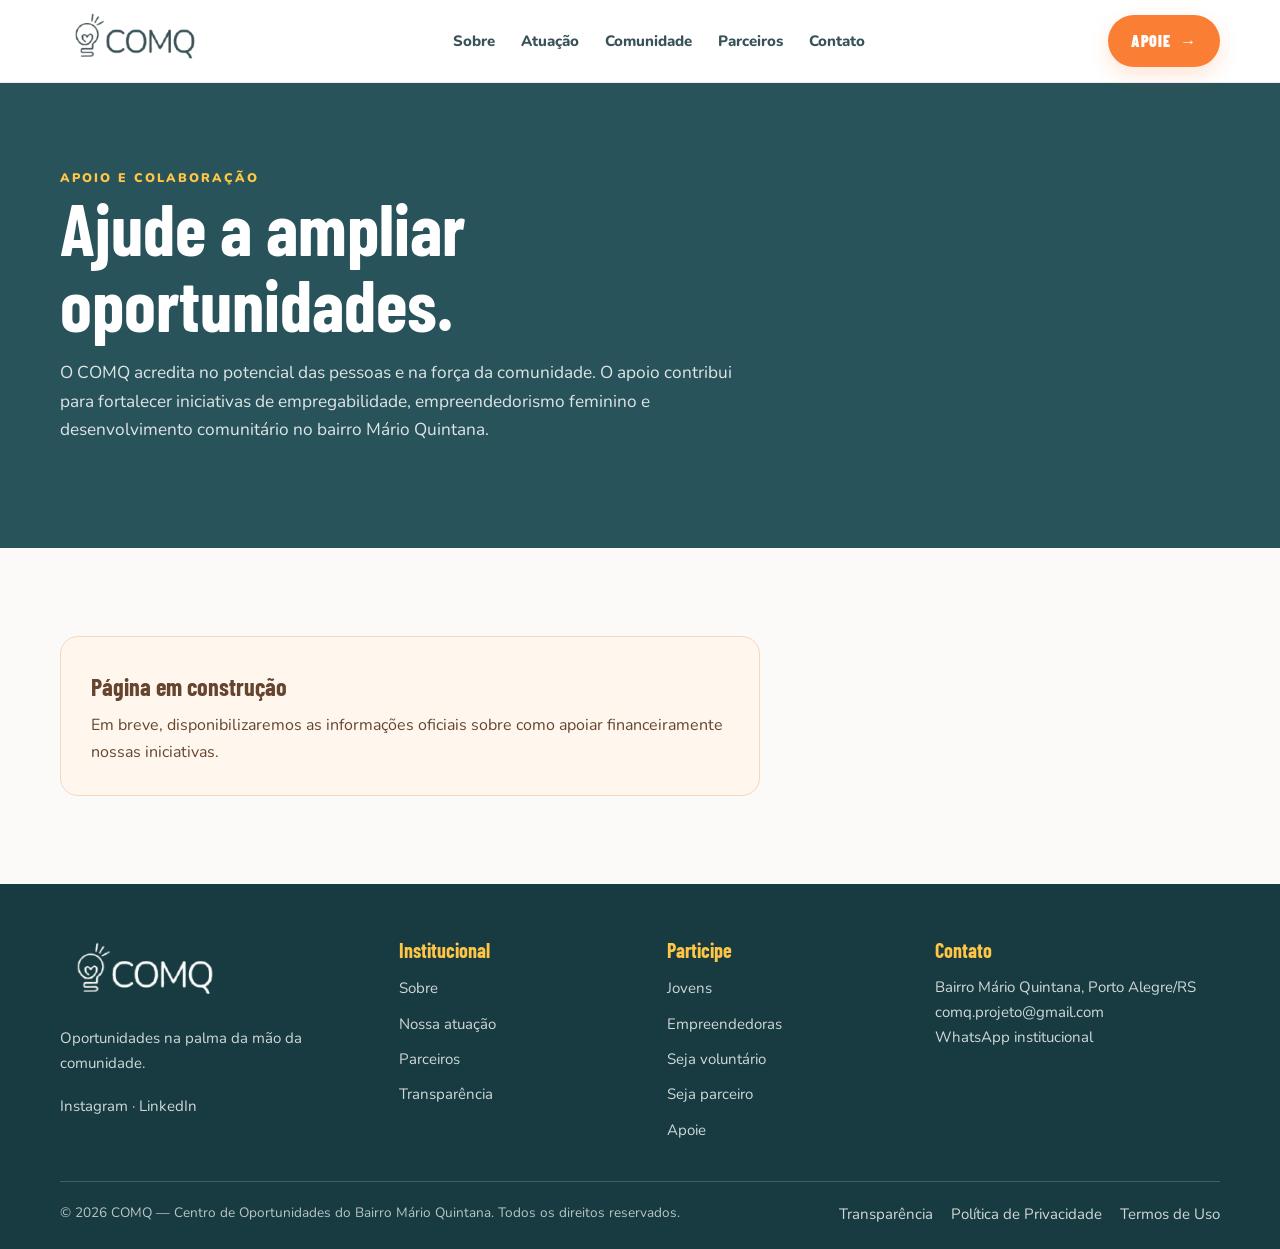
==== apoie.html @ f19168f9 "Create apoie.html" ====
<!doctype html>
<html lang="pt-BR">
<head>
<meta charset="utf-8">
<meta name="viewport" content="width=device-width, initial-scale=1">
<title>Apoie | COMQ — Centro de Oportunidades do Bairro Mário Quintana</title>
<meta name="description" content="Conheça a iniciativa do COMQ e saiba como apoiar suas ações.">
<meta name="theme-color" content="#28535A">
<link rel="preconnect" href="https://fonts.googleapis.com">
<link rel="preconnect" href="https://fonts.gstatic.com" crossorigin>
<link href="https://fonts.googleapis.com/css2?family=Barlow+Condensed:wght@500;600;700&family=Nunito:wght@400;600;700;800;900&display=swap" rel="stylesheet">
<style>
:root{--petrol:#28535A;--pink:#C00D7B;--orange:#FA7E34;--yellow:#FFC645;--ink:#203238;--muted:#607176;--paper:#fbfaf8;--white:#fff;--line:#e8eceb;--shadow:0 18px 50px rgba(24,54,59,.10)}
*{box-sizing:border-box}html{scroll-behavior:smooth;scroll-padding-top:90px}body{margin:0;font-family:'Nunito',sans-serif;color:var(--ink);background:var(--paper);line-height:1.65}img{max-width:100%;display:block}a{color:inherit}button,a{ -webkit-tap-highlight-color:transparent}a:focus-visible,button:focus-visible,input:focus-visible{outline:3px solid var(--orange);outline-offset:3px}.skip-link{position:absolute;left:-9999px;top:8px;background:#fff;padding:12px;z-index:999}.skip-link:focus{left:8px}.container{width:min(1160px,calc(100% - 40px));margin:auto}.header{position:sticky;top:0;z-index:100;background:rgba(255,255,255,.96);backdrop-filter:blur(12px);border-bottom:1px solid rgba(40,83,90,.10)}.header-inner{height:82px;display:flex;align-items:center;justify-content:space-between;gap:24px}.logo{width:150px;height:auto;max-height:62px;object-fit:contain}.nav{display:flex;align-items:center;gap:26px}.nav a{text-decoration:none;font-size:.94rem;font-weight:800;color:#385258}.nav a:hover{color:var(--orange)}.btn{display:inline-flex;align-items:center;justify-content:center;gap:10px;padding:13px 23px;border-radius:999px;text-decoration:none;font-weight:900;font-family:'Barlow Condensed',sans-serif;letter-spacing:.04em;text-transform:uppercase;transition:.2s;border:0;cursor:pointer}.btn:hover{transform:translateY(-2px)}.btn-primary{background:var(--orange);color:#fff;box-shadow:0 8px 20px rgba(250,126,52,.20)}.btn-light{background:#fff;color:var(--petrol)}.btn-yellow{background:var(--yellow);color:var(--ink)}.menu-toggle{display:none;background:none;border:0;color:var(--petrol);font-size:1.7rem}.hero{min-height:590px;display:flex;align-items:center;position:relative;isolation:isolate;color:#fff;background:var(--petrol);overflow:hidden}.hero:before{content:"";position:absolute;inset:0;background:linear-gradient(90deg,rgba(20,49,53,.90),rgba(20,49,53,.58) 58%,rgba(20,49,53,.25));z-index:-1}.hero-bg{position:absolute;inset:0;width:100%;height:100%;object-fit:cover;z-index:-2}.hero-content{max-width:720px;padding:90px 0}.eyebrow{font-size:.78rem;text-transform:uppercase;letter-spacing:.16em;font-weight:900;color:var(--yellow)}h1,h2,h3,.display{font-family:'Barlow Condensed',sans-serif;line-height:1.06;margin:0 0 18px}h1{font-size:clamp(3rem,7vw,5.5rem);max-width:750px}h1 span,.accent{color:var(--yellow)}h2{font-size:clamp(2.2rem,4vw,3.2rem);color:var(--petrol)}h3{font-size:1.55rem;color:var(--petrol)}p{margin:0 0 18px}.hero p{font-size:1.12rem;max-width:650px;color:rgba(255,255,255,.92)}.actions{display:flex;gap:12px;flex-wrap:wrap;margin-top:28px}.section{padding:88px 0}.section-intro{max-width:720px;margin-bottom:38px}.section-intro p{color:var(--muted);font-size:1.05rem}.kicker{color:var(--orange);font-size:.78rem;font-weight:900;text-transform:uppercase;letter-spacing:.14em;margin-bottom:12px}.grid-3{display:grid;grid-template-columns:repeat(3,1fr);gap:20px}.card{background:#fff;border:1px solid var(--line);border-radius:20px;padding:28px;box-shadow:var(--shadow)}.card p{color:var(--muted);margin-bottom:0}.card-number{font-family:'Barlow Condensed',sans-serif;color:var(--orange);font-size:2.4rem;font-weight:700}.about-grid{display:grid;grid-template-columns:1.05fr .95fr;gap:50px;align-items:center}.about-copy{font-size:1.1rem;color:var(--muted)}.pillars{display:grid;gap:14px}.pillar{padding:20px 22px;background:#fff;border-left:4px solid var(--orange);border-radius:0 14px 14px 0;box-shadow:var(--shadow)}.pillar h3{margin-bottom:6px}.pillar p{margin:0;color:var(--muted)}.dark-section{background:var(--petrol);color:#fff}.dark-section h2,.dark-section h3{color:#fff}.dark-section .section-intro p{color:rgba(255,255,255,.78)}.accel{display:grid;grid-template-columns:.85fr 1.15fr;gap:36px;align-items:center}.accel-mark{border:1px solid rgba(255,255,255,.24);border-radius:24px;padding:36px;text-align:center;background:rgba(255,255,255,.06)}.accel-mark strong{display:block;font-family:'Barlow Condensed',sans-serif;font-size:clamp(2.4rem,5vw,4rem);line-height:1;color:var(--yellow)}.accel-mark span{display:block;margin-top:12px;font-size:.9rem;color:rgba(255,255,255,.8)}.accel-copy p{color:rgba(255,255,255,.86)}.text-link{color:var(--yellow);font-weight:900;text-underline-offset:4px}.logos{display:grid;grid-template-columns:repeat(3,1fr);gap:22px;align-items:center}.logo-tile{height:130px;display:flex;align-items:center;justify-content:center;padding:20px;background:#fff;border:1px solid var(--line);border-radius:16px}.logo-tile img{max-height:82px;max-width:100%;object-fit:contain;filter:grayscale(1);transition:filter .2s}.logo-tile:hover img,.logo-tile:focus-within img{filter:none}.split{display:grid;grid-template-columns:1fr 1fr;min-height:390px}.split-panel{padding:70px max(40px,calc((100vw - 1160px)/2));background:#fff}.split-panel.dark{background:var(--petrol);color:#fff;padding-left:50px;padding-right:max(40px,calc((100vw - 1160px)/2))}.split-panel.dark h2{color:#fff}.split-panel.dark p{color:rgba(255,255,255,.82)}.benefits{padding:0;list-style:none;display:grid;gap:13px;margin:24px 0}.benefits li:before{content:"•";color:var(--orange);font-size:1.4rem;font-weight:900;margin-right:10px}.volunteer-band{background:#f5eee8}.volunteer-inner{display:flex;align-items:center;justify-content:space-between;gap:32px}.volunteer-inner>div{max-width:680px}.community-grid{display:grid;grid-template-columns:1fr 1fr;gap:22px}.community-card{padding:34px;border-radius:22px;background:#fff;border:1px solid var(--line);box-shadow:var(--shadow)}.community-card:nth-child(2){border-top:5px solid var(--pink)}.community-card:nth-child(1){border-top:5px solid var(--yellow)}.community-card p{color:var(--muted)}.newsletter{background:#f1f4f2}.newsletter-inner{display:flex;justify-content:space-between;align-items:center;gap:30px}.newsletter-inner>div{max-width:620px}.newsletter-note{font-size:.9rem;color:var(--muted)}.footer{background:#173b40;color:#fff;padding:56px 0 22px}.footer-grid{display:grid;grid-template-columns:1.3fr 1fr 1fr 1.2fr;gap:30px}.footer-logo{width:170px;max-height:75px;object-fit:contain;object-position:left;margin-bottom:18px;filter:brightness(0) invert(1)}.footer h3{font-size:1.25rem;color:var(--yellow);margin-bottom:14px}.footer p,.footer a,.footer address{color:rgba(255,255,255,.8);font-style:normal;font-size:.94rem}.footer ul{list-style:none;padding:0;margin:0;display:grid;gap:9px}.footer a{text-decoration:none}.footer a:hover{text-decoration:underline;color:#fff}.footer-bottom{display:flex;justify-content:space-between;gap:20px;border-top:1px solid rgba(255,255,255,.18);margin-top:38px;padding-top:20px;font-size:.85rem;color:rgba(255,255,255,.7)}.footer-bottom-links{display:flex;gap:18px;flex-wrap:wrap}.page-hero{background:var(--petrol);color:#fff;padding:85px 0}.page-hero h1{font-size:clamp(2.8rem,6vw,4.5rem)}.page-hero p{max-width:700px;color:rgba(255,255,255,.85);font-size:1.08rem}.document-list{display:grid;gap:16px;max-width:850px}.document-item{display:flex;align-items:center;justify-content:space-between;gap:20px;padding:24px;background:#fff;border:1px solid var(--line);border-radius:16px}.document-item h3{font-size:1.35rem;margin:0}.status{white-space:nowrap;background:#fff4dc;color:#765400;padding:6px 12px;border-radius:999px;font-size:.75rem;font-weight:900;text-transform:uppercase;letter-spacing:.06em}.construction{padding:30px;background:#fff7ed;border:1px solid #f6d6bd;border-radius:18px;max-width:700px;color:#65452f}.construction strong{display:block;font-family:'Barlow Condensed',sans-serif;font-size:1.5rem;margin-bottom:6px}.mobile-menu{display:none}
@media(max-width:900px){.nav{gap:14px}.nav a{font-size:.86rem}.footer-grid{grid-template-columns:1fr 1fr}.about-grid,.accel{grid-template-columns:1fr}.split-panel,.split-panel.dark{padding:55px 30px}}
@media(max-width:680px){.container{width:min(100% - 32px,1160px)}.header-inner{height:72px}.logo{width:125px}.menu-toggle{display:block}.nav{display:none;position:absolute;top:72px;left:0;right:0;background:#fff;padding:18px 24px 24px;box-shadow:var(--shadow);flex-direction:column;align-items:stretch}.nav.open{display:flex}.nav a{padding:8px 0;font-size:1rem}.header .btn{padding:10px 14px;font-size:.85rem}.hero{min-height:590px}.hero-content{padding:75px 0}.section{padding:65px 0}.grid-3,.community-grid,.logos{grid-template-columns:1fr}.split{grid-template-columns:1fr}.split-panel,.split-panel.dark{padding:48px 24px}.volunteer-inner,.newsletter-inner{align-items:flex-start;flex-direction:column}.footer-grid{grid-template-columns:1fr}.footer-bottom{flex-direction:column}.document-item{align-items:flex-start;flex-direction:column}.actions .btn{width:100%}}
@media(prefers-reduced-motion:reduce){html{scroll-behavior:auto}*,*:before,*:after{transition:none!important;animation:none!important}}
</style>
</head>
<body><a class="skip-link" href="#conteudo">Pular para o conteúdo</a>
<header class="header"><div class="container header-inner">
<a href="index.html" aria-label="Página inicial do COMQ"><img class="logo" src="./images/logo-comq.png" alt="COMQ — Centro de Oportunidades do Bairro Mário Quintana"></a>
<button class="menu-toggle" aria-label="Abrir menu" aria-expanded="false" aria-controls="site-nav">☰</button>
<nav class="nav" id="site-nav" aria-label="Navegação principal">
<a href="index.html#sobre">Sobre</a><a href="index.html#atuacao">Atuação</a><a href="index.html#comunidade">Comunidade</a><a href="index.html#parceiros">Parceiros</a><a href="index.html#contato">Contato</a>
</nav><a class="btn btn-primary" href="apoie.html">Apoie <span aria-hidden="true">→</span></a>
</div></header><main id="conteudo"><section class="page-hero"><div class="container"><div class="eyebrow">Apoio e colaboração</div><h1>Ajude a ampliar oportunidades.</h1><p>O COMQ acredita no potencial das pessoas e na força da comunidade. O apoio contribui para fortalecer iniciativas de empregabilidade, empreendedorismo feminino e desenvolvimento comunitário no bairro Mário Quintana.</p></div></section><section class="section"><div class="container"><div class="construction"><strong>Página em construção</strong>Em breve, disponibilizaremos as informações oficiais sobre como apoiar financeiramente nossas iniciativas.</div></div></section></main><footer class="footer" id="contato"><div class="container">
<div class="footer-grid">
<div><img class="footer-logo" src="./images/logo-comq.png" alt="COMQ — Centro de Oportunidades do Bairro Mário Quintana"><p>Oportunidades na palma da mão da comunidade.</p><p><a href="https://www.instagram.com/comq.projeto/" target="_blank" rel="noopener">Instagram</a> · <a href="https://www.linkedin.com/company/comq-projeto/" target="_blank" rel="noopener">LinkedIn</a></p></div>
<div><h3>Institucional</h3><ul><li><a href="index.html#sobre">Sobre</a></li><li><a href="index.html#atuacao">Nossa atuação</a></li><li><a href="index.html#parceiros">Parceiros</a></li><li><a href="transparencia.html">Transparência</a></li></ul></div>
<div><h3>Participe</h3><ul><li><a href="https://forms.gle/3yYAbhbSC7A5Jrt87" target="_blank" rel="noopener">Jovens</a></li><li><a href="https://forms.gle/QFTQjJxdGRAjZw1p8" target="_blank" rel="noopener">Empreendedoras</a></li><li><a href="index.html#voluntario">Seja voluntário</a></li><li><a href="index.html#parceria">Seja parceiro</a></li><li><a href="apoie.html">Apoie</a></li></ul></div>
<div><h3>Contato</h3><address>Bairro Mário Quintana, Porto Alegre/RS<br><a href="mailto:comq.projeto@gmail.com">comq.projeto@gmail.com</a><br><a href="https://wa.me/5551984386201" target="_blank" rel="noopener">WhatsApp institucional</a></address></div>
</div><div class="footer-bottom"><span>© 2026 COMQ — Centro de Oportunidades do Bairro Mário Quintana. Todos os direitos reservados.</span><div class="footer-bottom-links"><a href="transparencia.html">Transparência</a><a href="mailto:comq.projeto@gmail.com?subject=Pol%C3%ADtica%20de%20Privacidade">Política de Privacidade</a><a href="mailto:comq.projeto@gmail.com?subject=Termos%20de%20Uso">Termos de Uso</a></div></div>
</div></footer>
<script>
const menuButton=document.querySelector('.menu-toggle');
const nav=document.querySelector('.nav');
if(menuButton&&nav){menuButton.addEventListener('click',()=>{const open=nav.classList.toggle('open');menuButton.setAttribute('aria-expanded',String(open));menuButton.setAttribute('aria-label',open?'Fechar menu':'Abrir menu');menuButton.textContent=open?'×':'☰';});nav.querySelectorAll('a').forEach(link=>link.addEventListener('click',()=>{nav.classList.remove('open');menuButton.setAttribute('aria-expanded','false');menuButton.setAttribute('aria-label','Abrir menu');menuButton.textContent='☰';}));}
</script></body></html>
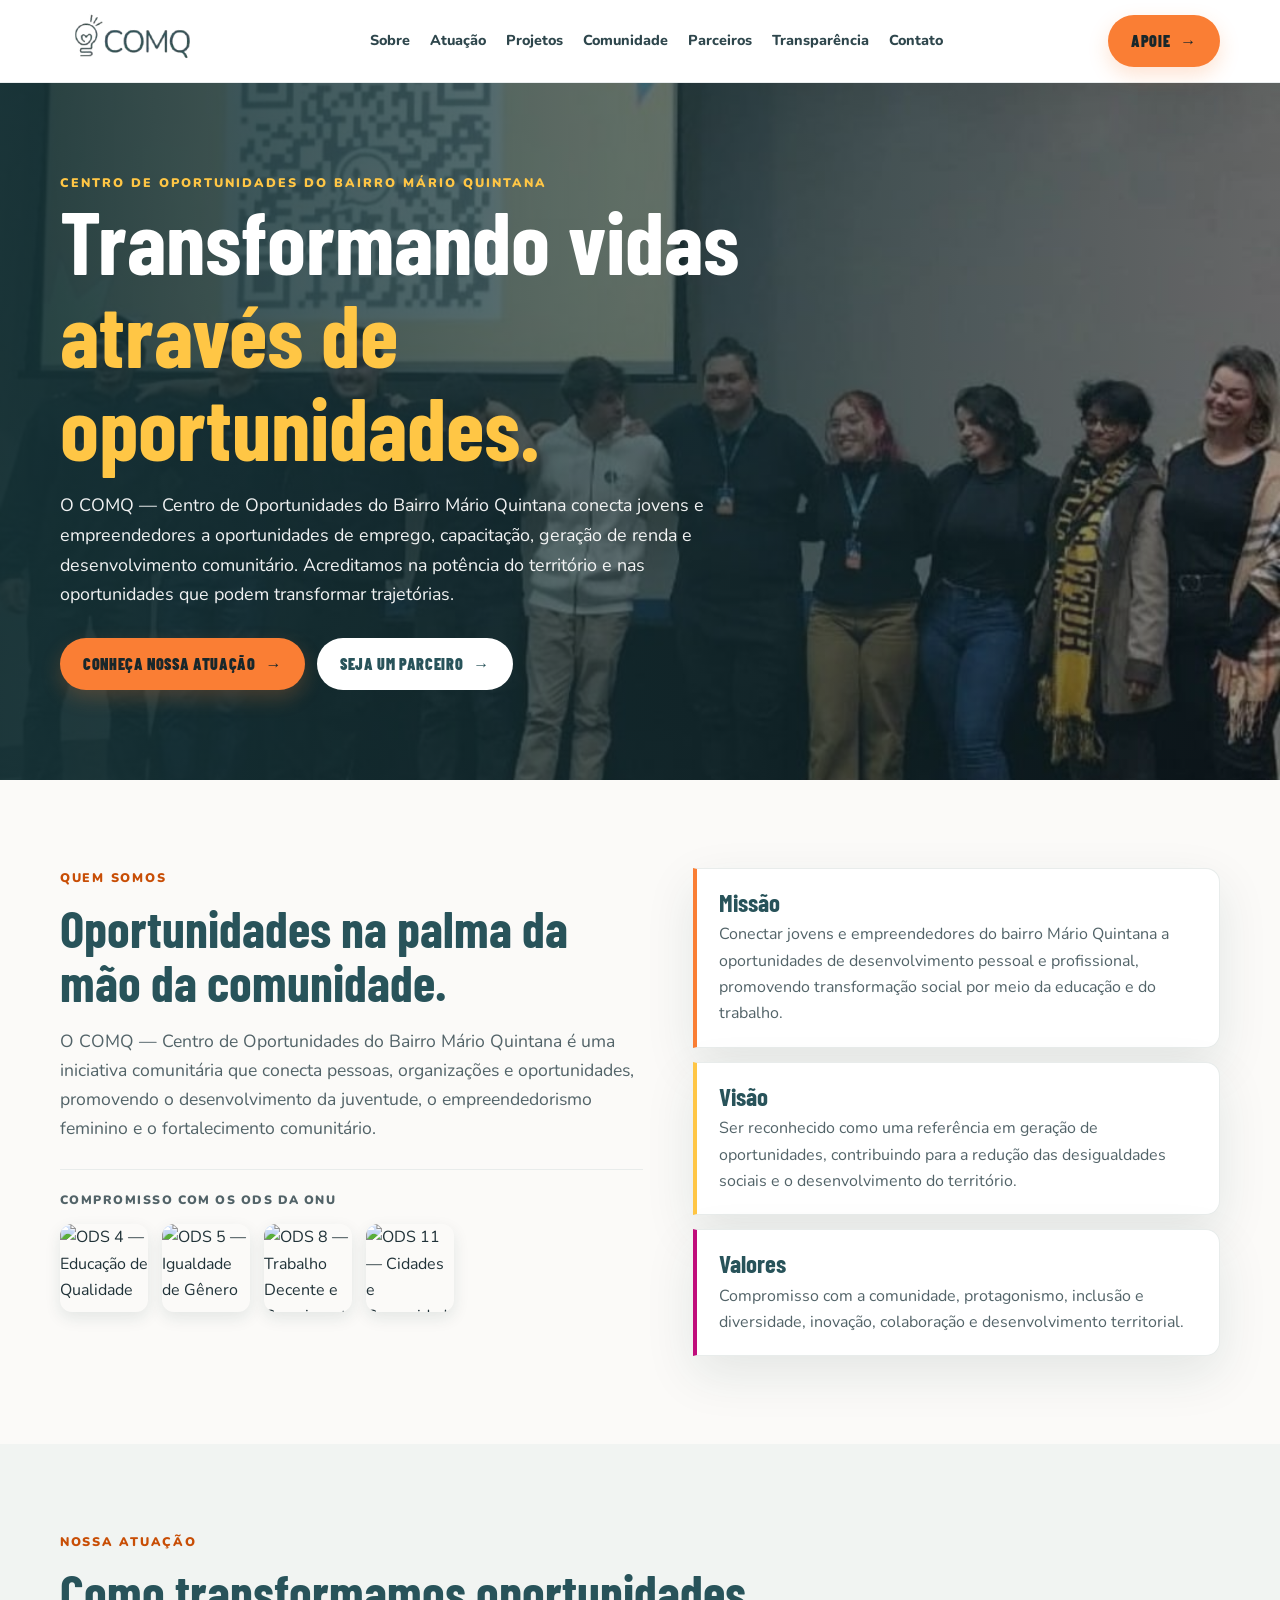
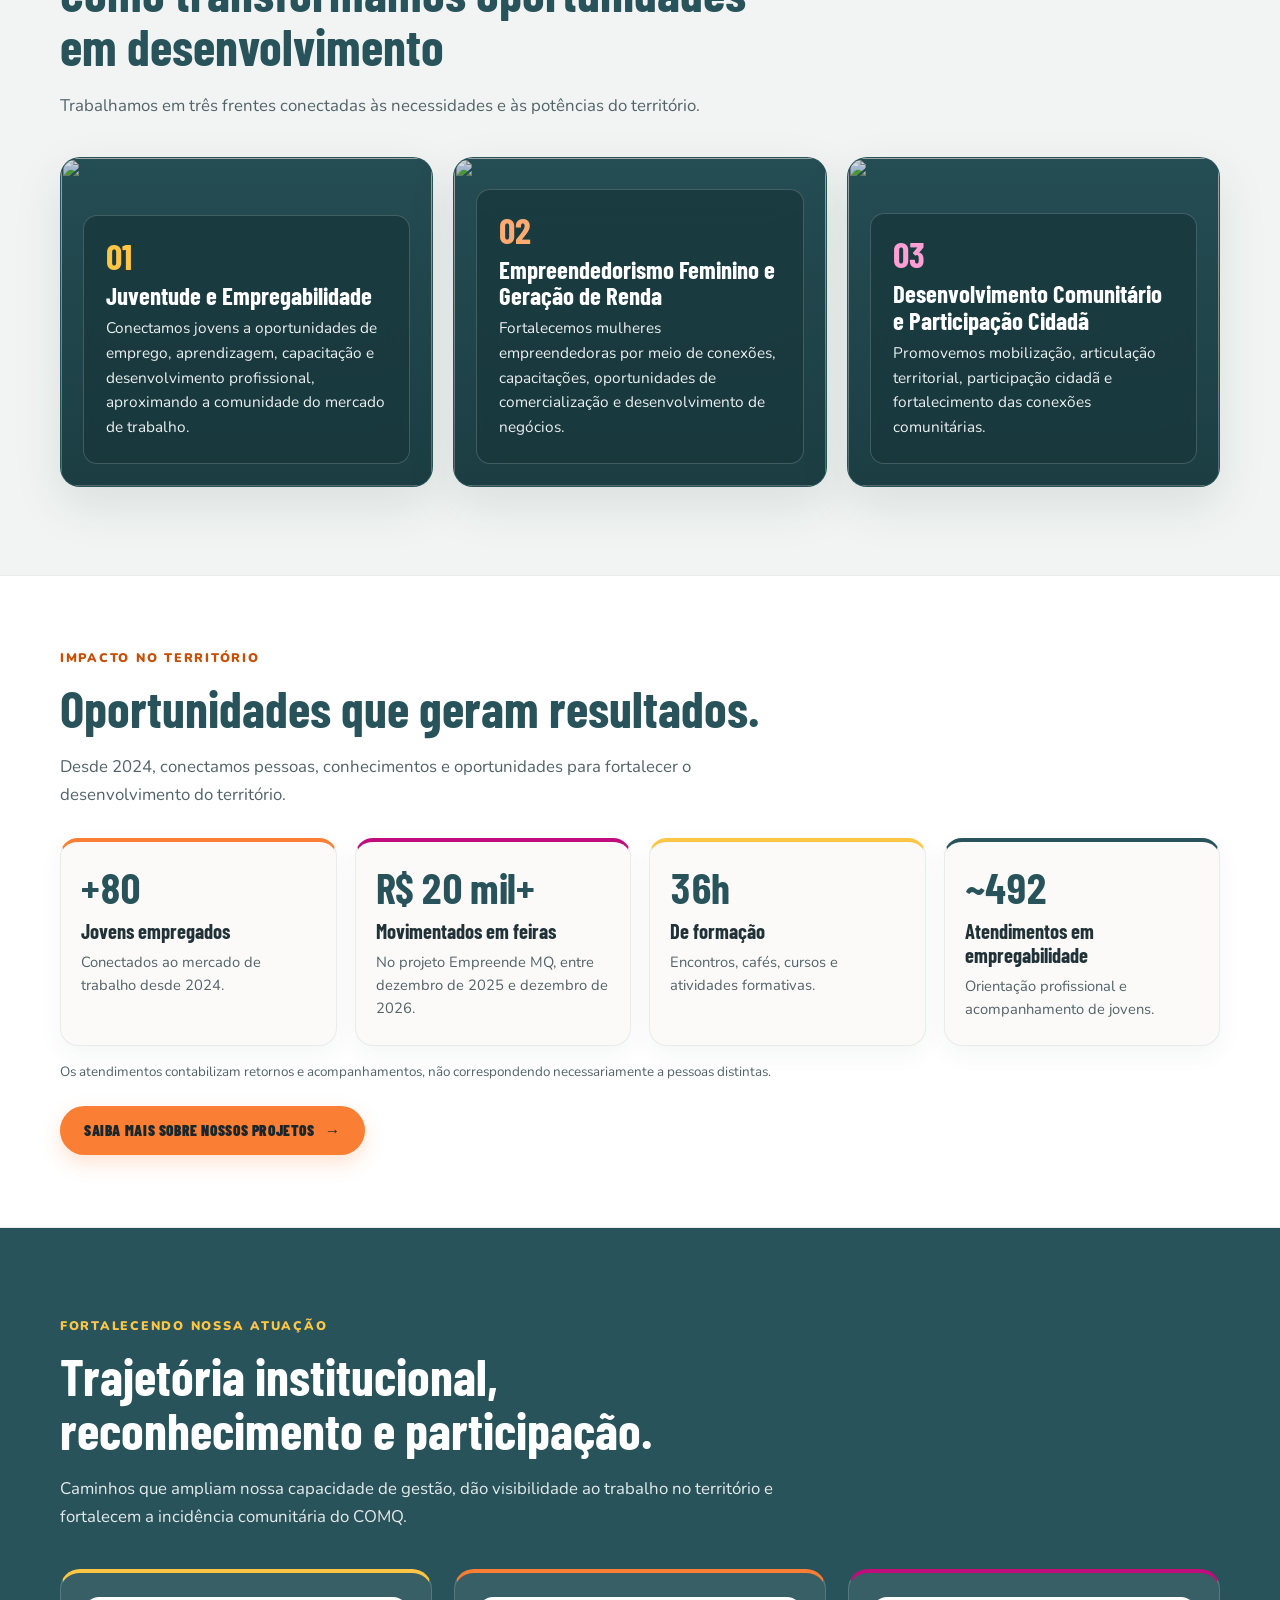
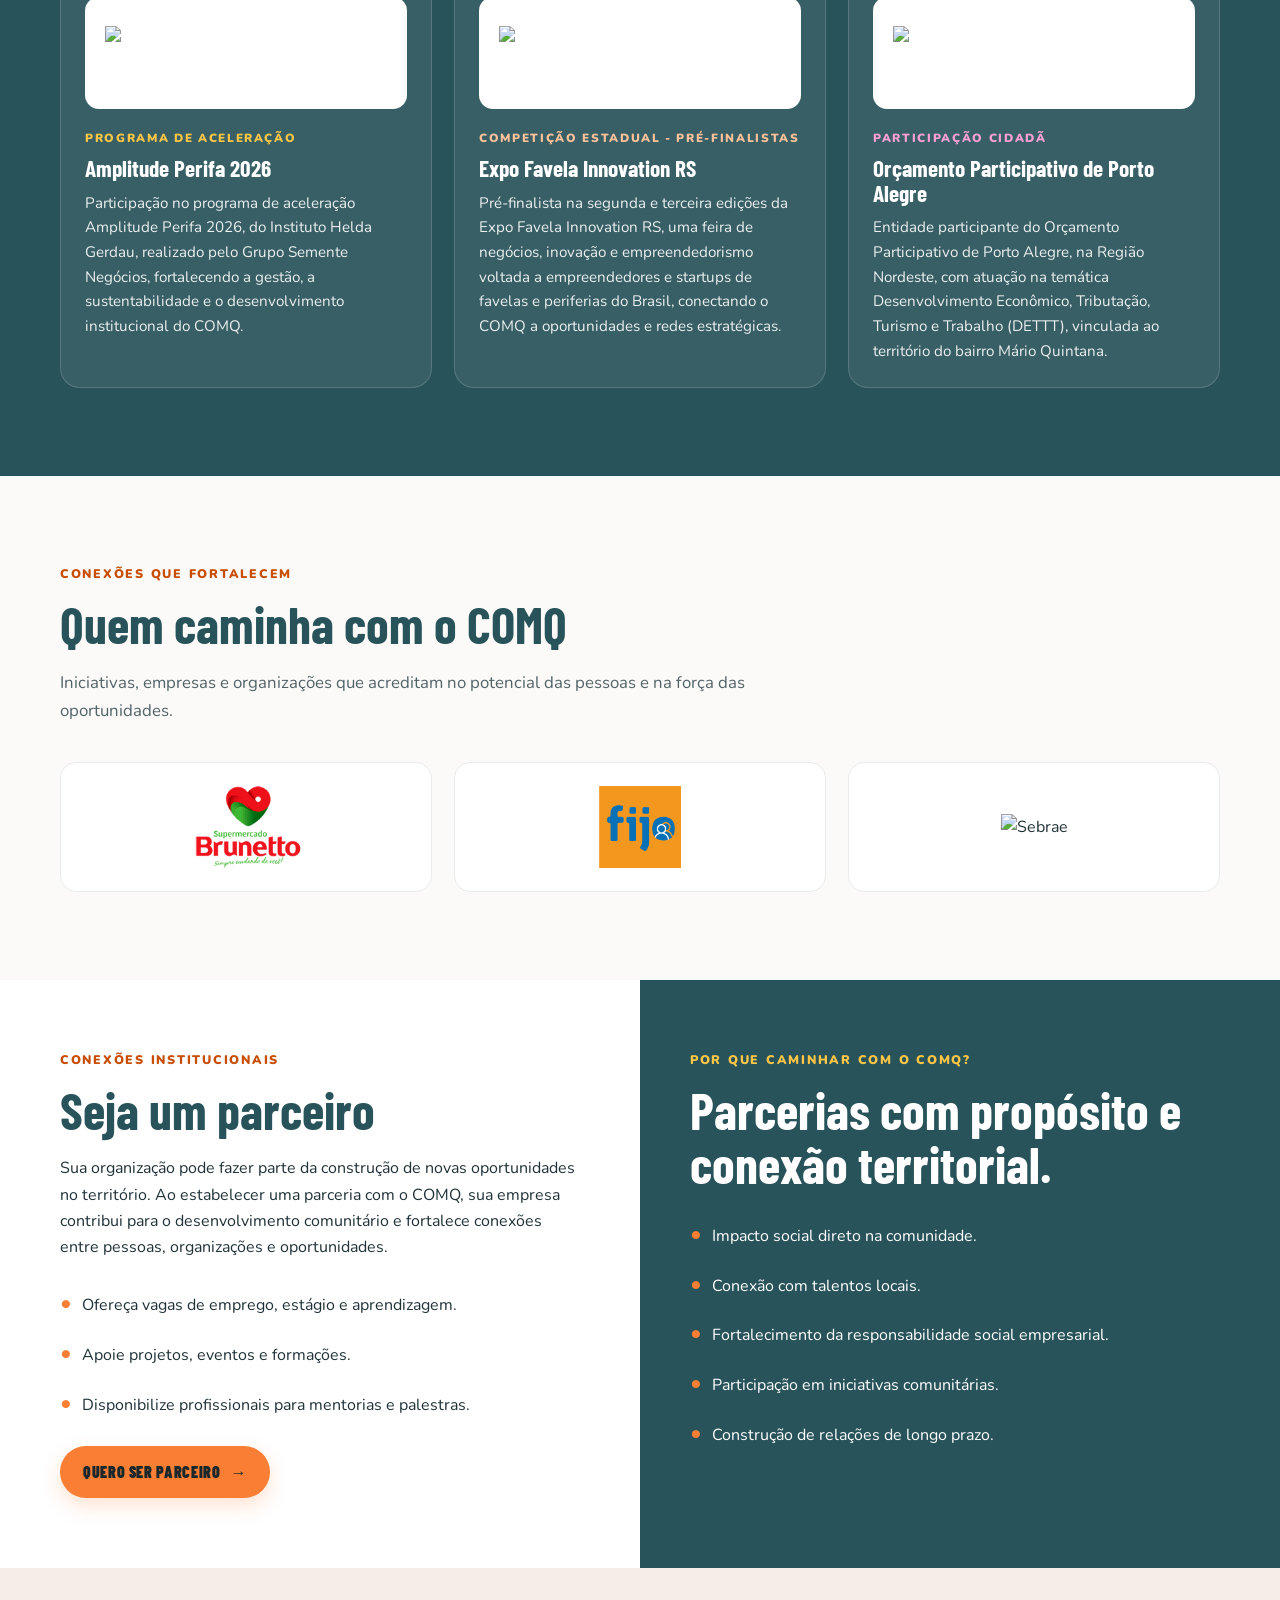
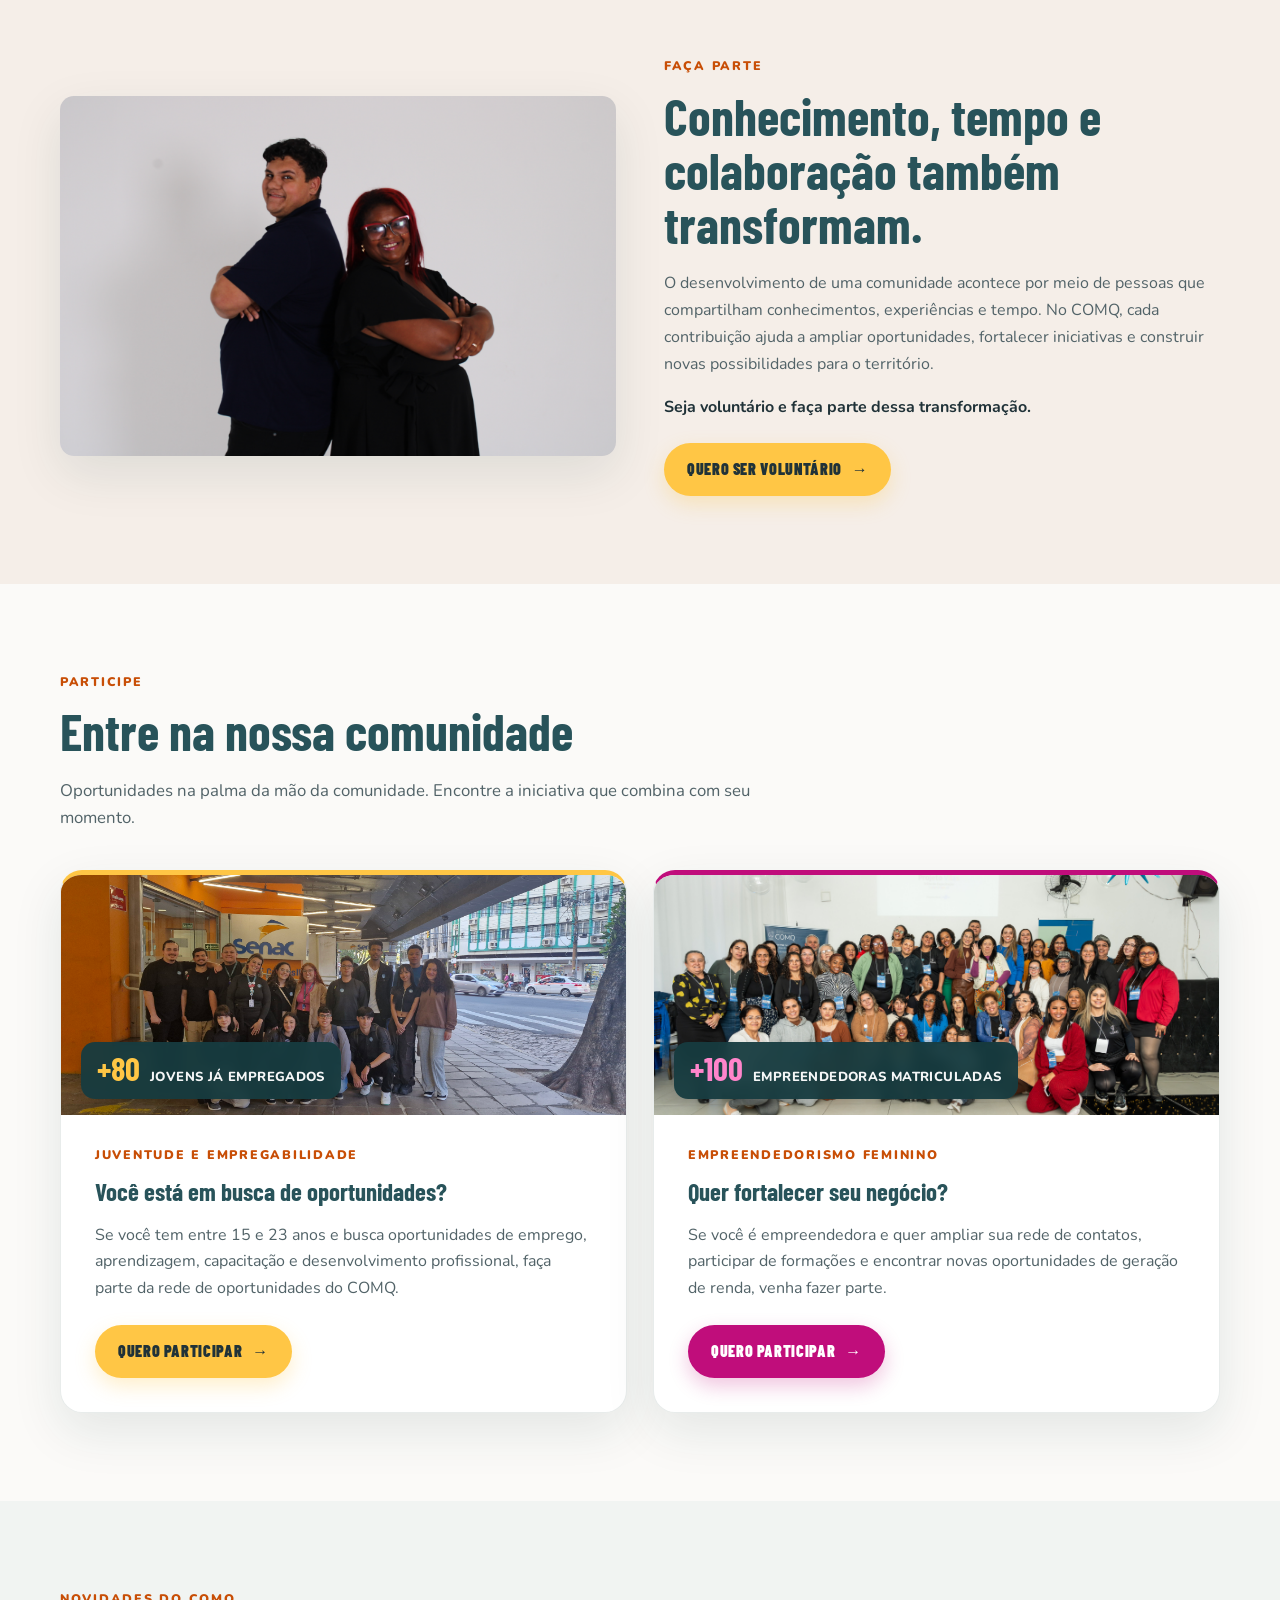
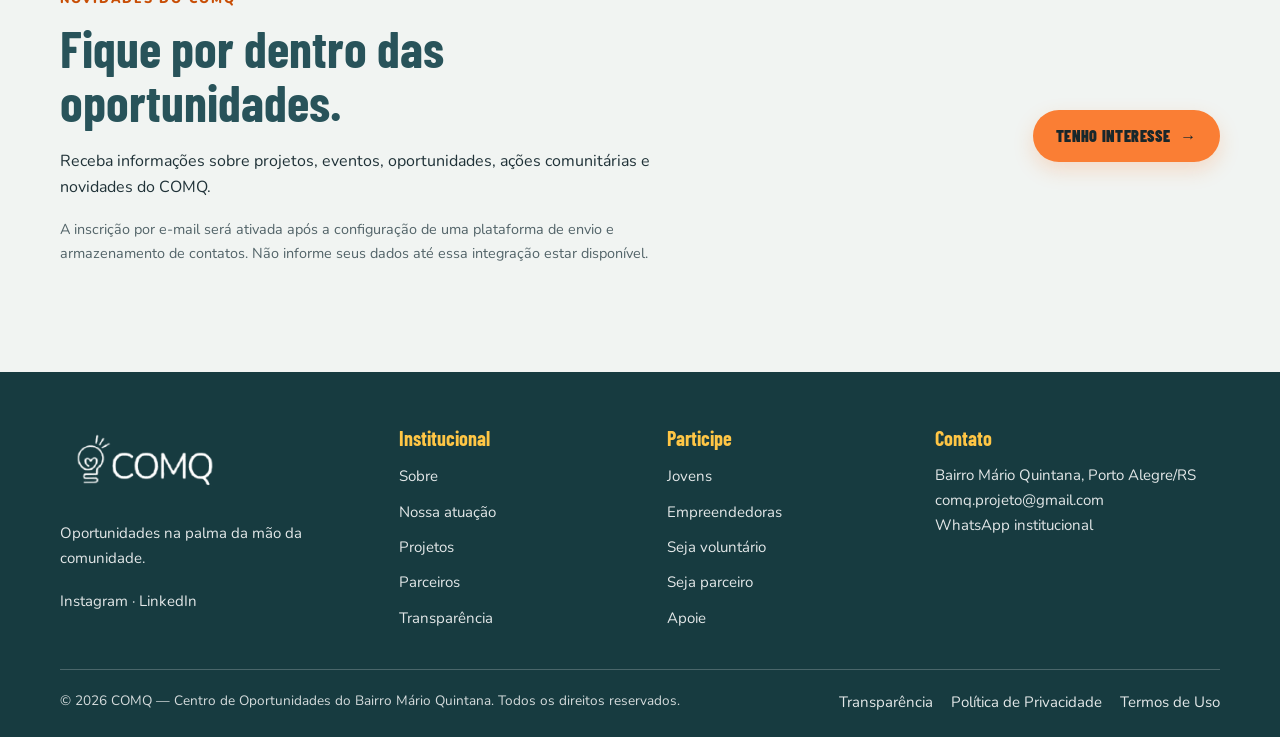
==== commit 7b35519d: "Update apoie.html" ====
--- a/apoie.html
+++ b/apoie.html
@@ -3,37 +3,647 @@
 <head>
 <meta charset="utf-8">
 <meta name="viewport" content="width=device-width, initial-scale=1">
-<title>Apoie | COMQ — Centro de Oportunidades do Bairro Mário Quintana</title>
-<meta name="description" content="Conheça a iniciativa do COMQ e saiba como apoiar suas ações.">
+<title>COMQ — Centro de Oportunidades do Bairro Mário Quintana</title>
+<meta name="description" content="O COMQ conecta jovens e empreendedores do bairro Mário Quintana, em Porto Alegre/RS, a oportunidades de emprego, capacitação, geração de renda e desenvolvimento comunitário.">
+<meta name="robots" content="index, follow">
 <meta name="theme-color" content="#28535A">
+<link rel="canonical" href="https://comq.org.br/">
+
+<!-- Open Graph / Compartilhamento -->
+<meta property="og:type" content="website">
+<meta property="og:locale" content="pt_BR">
+<meta property="og:site_name" content="COMQ — Centro de Oportunidades do Bairro Mário Quintana">
+<meta property="og:title" content="COMQ — Centro de Oportunidades do Bairro Mário Quintana">
+<meta property="og:description" content="Conectamos jovens e empreendedores do bairro Mário Quintana a oportunidades de emprego, capacitação, geração de renda e desenvolvimento comunitário.">
+<meta property="og:image" content="./images/logo-comq.png">
+<meta name="twitter:card" content="summary_large_image">
+
 <link rel="preconnect" href="https://fonts.googleapis.com">
 <link rel="preconnect" href="https://fonts.gstatic.com" crossorigin>
 <link href="https://fonts.googleapis.com/css2?family=Barlow+Condensed:wght@500;600;700&family=Nunito:wght@400;600;700;800;900&display=swap" rel="stylesheet">
+
+<!-- Dados Estruturados Schema.org -->
+<script type="application/ld+json">
+{
+  "@context": "https://schema.org",
+  "@type": "NGO",
+  "name": "COMQ — Centro de Oportunidades do Bairro Mário Quintana",
+  "alternateName": "COMQ",
+  "description": "Iniciativa comunitária que conecta jovens e empreendedores do bairro Mário Quintana a oportunidades de emprego, capacitação, geração de renda e desenvolvimento comunitário.",
+  "areaServed": {
+    "@type": "Place",
+    "name": "Bairro Mário Quintana, Porto Alegre, RS, Brasil"
+  },
+  "address": {
+    "@type": "PostalAddress",
+    "addressLocality": "Porto Alegre",
+    "addressRegion": "RS",
+    "addressCountry": "BR"
+  },
+  "email": "comq.projeto@gmail.com",
+  "sameAs": [
+    "https://www.instagram.com/comq.projeto/",
+    "https://www.linkedin.com/company/comq-projeto/"
+  ]
+}
+</script>
+
 <style>
-:root{--petrol:#28535A;--pink:#C00D7B;--orange:#FA7E34;--yellow:#FFC645;--ink:#203238;--muted:#607176;--paper:#fbfaf8;--white:#fff;--line:#e8eceb;--shadow:0 18px 50px rgba(24,54,59,.10)}
-*{box-sizing:border-box}html{scroll-behavior:smooth;scroll-padding-top:90px}body{margin:0;font-family:'Nunito',sans-serif;color:var(--ink);background:var(--paper);line-height:1.65}img{max-width:100%;display:block}a{color:inherit}button,a{ -webkit-tap-highlight-color:transparent}a:focus-visible,button:focus-visible,input:focus-visible{outline:3px solid var(--orange);outline-offset:3px}.skip-link{position:absolute;left:-9999px;top:8px;background:#fff;padding:12px;z-index:999}.skip-link:focus{left:8px}.container{width:min(1160px,calc(100% - 40px));margin:auto}.header{position:sticky;top:0;z-index:100;background:rgba(255,255,255,.96);backdrop-filter:blur(12px);border-bottom:1px solid rgba(40,83,90,.10)}.header-inner{height:82px;display:flex;align-items:center;justify-content:space-between;gap:24px}.logo{width:150px;height:auto;max-height:62px;object-fit:contain}.nav{display:flex;align-items:center;gap:26px}.nav a{text-decoration:none;font-size:.94rem;font-weight:800;color:#385258}.nav a:hover{color:var(--orange)}.btn{display:inline-flex;align-items:center;justify-content:center;gap:10px;padding:13px 23px;border-radius:999px;text-decoration:none;font-weight:900;font-family:'Barlow Condensed',sans-serif;letter-spacing:.04em;text-transform:uppercase;transition:.2s;border:0;cursor:pointer}.btn:hover{transform:translateY(-2px)}.btn-primary{background:var(--orange);color:#fff;box-shadow:0 8px 20px rgba(250,126,52,.20)}.btn-light{background:#fff;color:var(--petrol)}.btn-yellow{background:var(--yellow);color:var(--ink)}.menu-toggle{display:none;background:none;border:0;color:var(--petrol);font-size:1.7rem}.hero{min-height:590px;display:flex;align-items:center;position:relative;isolation:isolate;color:#fff;background:var(--petrol);overflow:hidden}.hero:before{content:"";position:absolute;inset:0;background:linear-gradient(90deg,rgba(20,49,53,.90),rgba(20,49,53,.58) 58%,rgba(20,49,53,.25));z-index:-1}.hero-bg{position:absolute;inset:0;width:100%;height:100%;object-fit:cover;z-index:-2}.hero-content{max-width:720px;padding:90px 0}.eyebrow{font-size:.78rem;text-transform:uppercase;letter-spacing:.16em;font-weight:900;color:var(--yellow)}h1,h2,h3,.display{font-family:'Barlow Condensed',sans-serif;line-height:1.06;margin:0 0 18px}h1{font-size:clamp(3rem,7vw,5.5rem);max-width:750px}h1 span,.accent{color:var(--yellow)}h2{font-size:clamp(2.2rem,4vw,3.2rem);color:var(--petrol)}h3{font-size:1.55rem;color:var(--petrol)}p{margin:0 0 18px}.hero p{font-size:1.12rem;max-width:650px;color:rgba(255,255,255,.92)}.actions{display:flex;gap:12px;flex-wrap:wrap;margin-top:28px}.section{padding:88px 0}.section-intro{max-width:720px;margin-bottom:38px}.section-intro p{color:var(--muted);font-size:1.05rem}.kicker{color:var(--orange);font-size:.78rem;font-weight:900;text-transform:uppercase;letter-spacing:.14em;margin-bottom:12px}.grid-3{display:grid;grid-template-columns:repeat(3,1fr);gap:20px}.card{background:#fff;border:1px solid var(--line);border-radius:20px;padding:28px;box-shadow:var(--shadow)}.card p{color:var(--muted);margin-bottom:0}.card-number{font-family:'Barlow Condensed',sans-serif;color:var(--orange);font-size:2.4rem;font-weight:700}.about-grid{display:grid;grid-template-columns:1.05fr .95fr;gap:50px;align-items:center}.about-copy{font-size:1.1rem;color:var(--muted)}.pillars{display:grid;gap:14px}.pillar{padding:20px 22px;background:#fff;border-left:4px solid var(--orange);border-radius:0 14px 14px 0;box-shadow:var(--shadow)}.pillar h3{margin-bottom:6px}.pillar p{margin:0;color:var(--muted)}.dark-section{background:var(--petrol);color:#fff}.dark-section h2,.dark-section h3{color:#fff}.dark-section .section-intro p{color:rgba(255,255,255,.78)}.accel{display:grid;grid-template-columns:.85fr 1.15fr;gap:36px;align-items:center}.accel-mark{border:1px solid rgba(255,255,255,.24);border-radius:24px;padding:36px;text-align:center;background:rgba(255,255,255,.06)}.accel-mark strong{display:block;font-family:'Barlow Condensed',sans-serif;font-size:clamp(2.4rem,5vw,4rem);line-height:1;color:var(--yellow)}.accel-mark span{display:block;margin-top:12px;font-size:.9rem;color:rgba(255,255,255,.8)}.accel-copy p{color:rgba(255,255,255,.86)}.text-link{color:var(--yellow);font-weight:900;text-underline-offset:4px}.logos{display:grid;grid-template-columns:repeat(3,1fr);gap:22px;align-items:center}.logo-tile{height:130px;display:flex;align-items:center;justify-content:center;padding:20px;background:#fff;border:1px solid var(--line);border-radius:16px}.logo-tile img{max-height:82px;max-width:100%;object-fit:contain;filter:grayscale(1);transition:filter .2s}.logo-tile:hover img,.logo-tile:focus-within img{filter:none}.split{display:grid;grid-template-columns:1fr 1fr;min-height:390px}.split-panel{padding:70px max(40px,calc((100vw - 1160px)/2));background:#fff}.split-panel.dark{background:var(--petrol);color:#fff;padding-left:50px;padding-right:max(40px,calc((100vw - 1160px)/2))}.split-panel.dark h2{color:#fff}.split-panel.dark p{color:rgba(255,255,255,.82)}.benefits{padding:0;list-style:none;display:grid;gap:13px;margin:24px 0}.benefits li:before{content:"•";color:var(--orange);font-size:1.4rem;font-weight:900;margin-right:10px}.volunteer-band{background:#f5eee8}.volunteer-inner{display:flex;align-items:center;justify-content:space-between;gap:32px}.volunteer-inner>div{max-width:680px}.community-grid{display:grid;grid-template-columns:1fr 1fr;gap:22px}.community-card{padding:34px;border-radius:22px;background:#fff;border:1px solid var(--line);box-shadow:var(--shadow)}.community-card:nth-child(2){border-top:5px solid var(--pink)}.community-card:nth-child(1){border-top:5px solid var(--yellow)}.community-card p{color:var(--muted)}.newsletter{background:#f1f4f2}.newsletter-inner{display:flex;justify-content:space-between;align-items:center;gap:30px}.newsletter-inner>div{max-width:620px}.newsletter-note{font-size:.9rem;color:var(--muted)}.footer{background:#173b40;color:#fff;padding:56px 0 22px}.footer-grid{display:grid;grid-template-columns:1.3fr 1fr 1fr 1.2fr;gap:30px}.footer-logo{width:170px;max-height:75px;object-fit:contain;object-position:left;margin-bottom:18px;filter:brightness(0) invert(1)}.footer h3{font-size:1.25rem;color:var(--yellow);margin-bottom:14px}.footer p,.footer a,.footer address{color:rgba(255,255,255,.8);font-style:normal;font-size:.94rem}.footer ul{list-style:none;padding:0;margin:0;display:grid;gap:9px}.footer a{text-decoration:none}.footer a:hover{text-decoration:underline;color:#fff}.footer-bottom{display:flex;justify-content:space-between;gap:20px;border-top:1px solid rgba(255,255,255,.18);margin-top:38px;padding-top:20px;font-size:.85rem;color:rgba(255,255,255,.7)}.footer-bottom-links{display:flex;gap:18px;flex-wrap:wrap}.page-hero{background:var(--petrol);color:#fff;padding:85px 0}.page-hero h1{font-size:clamp(2.8rem,6vw,4.5rem)}.page-hero p{max-width:700px;color:rgba(255,255,255,.85);font-size:1.08rem}.document-list{display:grid;gap:16px;max-width:850px}.document-item{display:flex;align-items:center;justify-content:space-between;gap:20px;padding:24px;background:#fff;border:1px solid var(--line);border-radius:16px}.document-item h3{font-size:1.35rem;margin:0}.status{white-space:nowrap;background:#fff4dc;color:#765400;padding:6px 12px;border-radius:999px;font-size:.75rem;font-weight:900;text-transform:uppercase;letter-spacing:.06em}.construction{padding:30px;background:#fff7ed;border:1px solid #f6d6bd;border-radius:18px;max-width:700px;color:#65452f}.construction strong{display:block;font-family:'Barlow Condensed',sans-serif;font-size:1.5rem;margin-bottom:6px}.mobile-menu{display:none}
-@media(max-width:900px){.nav{gap:14px}.nav a{font-size:.86rem}.footer-grid{grid-template-columns:1fr 1fr}.about-grid,.accel{grid-template-columns:1fr}.split-panel,.split-panel.dark{padding:55px 30px}}
-@media(max-width:680px){.container{width:min(100% - 32px,1160px)}.header-inner{height:72px}.logo{width:125px}.menu-toggle{display:block}.nav{display:none;position:absolute;top:72px;left:0;right:0;background:#fff;padding:18px 24px 24px;box-shadow:var(--shadow);flex-direction:column;align-items:stretch}.nav.open{display:flex}.nav a{padding:8px 0;font-size:1rem}.header .btn{padding:10px 14px;font-size:.85rem}.hero{min-height:590px}.hero-content{padding:75px 0}.section{padding:65px 0}.grid-3,.community-grid,.logos{grid-template-columns:1fr}.split{grid-template-columns:1fr}.split-panel,.split-panel.dark{padding:48px 24px}.volunteer-inner,.newsletter-inner{align-items:flex-start;flex-direction:column}.footer-grid{grid-template-columns:1fr}.footer-bottom{flex-direction:column}.document-item{align-items:flex-start;flex-direction:column}.actions .btn{width:100%}}
+:root{--petrol:#28535A;--pink:#C00D7B;--orange:#FA7E34;--orange-text:#C84E06;--yellow:#FFC645;--ink:#203238;--muted:#526368;--paper:#fbfaf8;--white:#fff;--line:#e8eceb;--shadow:0 18px 50px rgba(24,54,59,.10)}
+*{box-sizing:border-box}html{scroll-behavior:smooth;scroll-padding-top:90px}body{margin:0;font-family:'Nunito',sans-serif;color:var(--ink);background:var(--paper);line-height:1.65}img{max-width:100%;display:block}a{color:inherit}button,a{-webkit-tap-highlight-color:transparent}a:focus-visible,button:focus-visible,input:focus-visible{outline:3px solid var(--orange);outline-offset:3px}.skip-link{position:absolute;left:-9999px;top:8px;background:#fff;color:var(--petrol);font-weight:800;border-radius:8px;box-shadow:var(--shadow);padding:12px 16px;z-index:999}.skip-link:focus{left:12px}.container{width:min(1160px,calc(100% - 40px));margin:auto}.header{position:sticky;top:0;z-index:100;background:rgba(255,255,255,.97);backdrop-filter:blur(12px);border-bottom:1px solid rgba(40,83,90,.10)}.header-inner{height:82px;display:flex;align-items:center;justify-content:space-between;gap:20px}.logo{width:145px;height:auto;max-height:60px;object-fit:contain;flex-shrink:0}.nav{display:flex;align-items:center;gap:20px;flex-wrap:wrap}.nav a{text-decoration:none;font-size:.9rem;font-weight:800;color:#2E464C;white-space:nowrap}.nav a:hover{color:var(--orange-text)}.btn{display:inline-flex;align-items:center;justify-content:center;gap:10px;padding:13px 23px;border-radius:999px;text-decoration:none;font-weight:900;font-family:'Barlow Condensed',sans-serif;letter-spacing:.04em;text-transform:uppercase;transition:.2s;border:0;cursor:pointer}.btn:hover{transform:translateY(-2px)}.btn-primary{background:var(--orange);color:#18272B;box-shadow:0 8px 20px rgba(250,126,52,.22)}.btn-light{background:#fff;color:var(--petrol)}.btn-yellow{background:var(--yellow);color:var(--ink);box-shadow:0 8px 20px rgba(255,198,69,.28)}.btn-pink{background:var(--pink);color:#fff;box-shadow:0 8px 20px rgba(192,13,123,.24)}.menu-toggle{display:none;background:none;border:0;color:var(--petrol);font-size:1.7rem;padding:8px;cursor:pointer}.hero{min-height:590px;display:flex;align-items:center;position:relative;isolation:isolate;color:#fff;background:var(--petrol);overflow:hidden}.hero:before{content:"";position:absolute;inset:0;background:linear-gradient(90deg,rgba(20,49,53,.92),rgba(20,49,53,.62) 58%,rgba(20,49,53,.28));z-index:-1}.hero-bg{position:absolute;inset:0;width:100%;height:100%;object-fit:cover;z-index:-2}.hero-content{max-width:720px;padding:90px 0}.eyebrow{font-size:.78rem;text-transform:uppercase;letter-spacing:.16em;font-weight:900;color:var(--yellow)}h1,h2,h3,.display{font-family:'Barlow Condensed',sans-serif;line-height:1.06;margin:0 0 18px}h1{font-size:clamp(3rem,7vw,5.5rem);max-width:750px}h1 span,.accent{color:var(--yellow)}h2{font-size:clamp(2.2rem,4vw,3.2rem);color:var(--petrol)}h3{font-size:1.55rem;color:var(--petrol)}p{margin:0 0 18px}.hero p{font-size:1.12rem;max-width:650px;color:rgba(255,255,255,.94)}.actions{display:flex;gap:12px;flex-wrap:wrap;margin-top:28px}.section{padding:88px 0}.section-intro{max-width:720px;margin-bottom:38px}.section-intro p{color:var(--muted);font-size:1.05rem}.kicker{color:var(--orange-text);font-size:.78rem;font-weight:900;text-transform:uppercase;letter-spacing:.14em;margin-bottom:12px}.grid-3{display:grid;grid-template-columns:repeat(3,1fr);gap:20px}
+
+/* Cartões Nossa Atuação com foto ao fundo e efeito vidro fosco */
+.card{position:relative;isolation:isolate;overflow:hidden;min-height:330px;display:flex;flex-direction:column;justify-content:flex-end;background:var(--petrol);border:1px solid rgba(40,83,90,.22);border-radius:20px;padding:22px;box-shadow:var(--shadow);transition:transform 300ms cubic-bezier(.22,1,.36,1),border-color 300ms cubic-bezier(.22,1,.36,1),box-shadow 300ms cubic-bezier(.22,1,.36,1)}
+.card-bg{position:absolute;inset:0;width:100%;height:100%;object-fit:cover;object-position:center;z-index:-2;transition:transform 500ms cubic-bezier(.22,1,.36,1)}
+.card:before{content:"";position:absolute;inset:0;background:linear-gradient(180deg,rgba(20,49,53,.18) 0%,rgba(20,49,53,.62) 100%);z-index:-1}
+.card-glass{background:rgba(24,54,59,.74);backdrop-filter:blur(12px);-webkit-backdrop-filter:blur(12px);border:1px solid rgba(255,255,255,.18);border-radius:14px;padding:22px 22px 24px;transition:background-color 300ms cubic-bezier(.22,1,.36,1),border-color 300ms cubic-bezier(.22,1,.36,1)}
+.card-number{font-family:'Barlow Condensed',sans-serif;color:var(--yellow);font-size:2.25rem;line-height:1;font-weight:700;margin-bottom:8px}
+.card:nth-child(2) .card-number{color:#ffaa73}
+.card:nth-child(3) .card-number{color:#ff9fd6}
+.card h3{color:#fff;margin-bottom:8px}
+.card p{color:rgba(255,255,255,.92);margin-bottom:0;font-size:.96rem;line-height:1.6}
+
+.about-grid{display:grid;grid-template-columns:1.05fr .95fr;gap:50px;align-items:start}.about-copy{font-size:1.1rem;color:var(--muted)}
+
+/* ODS na seção Quem Somos */
+.ods-block{margin-top:26px;padding-top:20px;border-top:1px solid var(--line)}
+.ods-label{font-size:.76rem;font-weight:900;text-transform:uppercase;letter-spacing:.12em;color:var(--muted);margin-bottom:14px}
+.ods-list{display:flex;flex-wrap:wrap;gap:14px}
+.ods-list img{width:88px;height:88px;border-radius:12px;object-fit:cover;box-shadow:0 6px 16px rgba(24,54,59,.10);transition:transform .2s ease}
+.ods-list img:hover{transform:translateY(-3px)}
+
+/* Cartões Missão, Visão e Valores */
+.pillars{display:grid;gap:14px}
+.pillar{padding:20px 22px;background:#fff;border:1px solid var(--line);border-left:4px solid var(--orange);border-radius:0 14px 14px 0;box-shadow:var(--shadow);transition:transform 300ms cubic-bezier(.22,1,.36,1),background-color 300ms cubic-bezier(.22,1,.36,1),border-color 300ms cubic-bezier(.22,1,.36,1),box-shadow 300ms cubic-bezier(.22,1,.36,1)}
+.pillar:nth-child(2){border-left-color:var(--yellow)}
+.pillar:nth-child(3){border-left-color:var(--pink)}
+.pillar h3{margin-bottom:6px;transition:color 300ms cubic-bezier(.22,1,.36,1)}
+.pillar p{margin:0;color:var(--muted);transition:color 300ms cubic-bezier(.22,1,.36,1)}
+
+/* Seção Fortalecendo Nossa Atuação (Marcos Institucionais) */
+.dark-section{background:var(--petrol);color:#fff}
+.dark-section .kicker{color:var(--yellow)}
+.dark-section h2{color:#fff}
+.dark-section .section-intro p{color:rgba(255,255,255,.88)}
+.milestones-grid{display:grid;grid-template-columns:repeat(3,minmax(0,1fr));gap:22px;align-items:stretch}
+.milestone-card{min-width:0;background:rgba(255,255,255,.07);border:1px solid rgba(255,255,255,.16);border-top:4px solid var(--yellow);border-radius:20px;padding:24px;display:flex;flex-direction:column;transition:transform 300ms cubic-bezier(.22,1,.36,1),background-color 300ms cubic-bezier(.22,1,.36,1),border-color 300ms cubic-bezier(.22,1,.36,1),box-shadow 300ms cubic-bezier(.22,1,.36,1)}
+.milestone-card:nth-child(2){border-top-color:var(--orange)}
+.milestone-card:nth-child(3){border-top-color:var(--pink)}
+.milestone-logo-box{height:112px;background:#fff;border-radius:14px;padding:16px 20px;display:flex;align-items:center;justify-content:center;margin-bottom:20px}
+.milestone-logo-box img{max-height:78px;max-width:100%;width:auto;height:auto;object-fit:contain}
+.milestone-category{font-size:.74rem;font-weight:900;text-transform:uppercase;letter-spacing:.14em;color:var(--yellow);margin-bottom:8px}
+.milestone-card:nth-child(2) .milestone-category{color:#ffc199}
+.milestone-card:nth-child(3) .milestone-category{color:#ff9fd6}
+.milestone-card h3{color:#fff;font-size:1.45rem;margin-bottom:10px}
+.milestone-card p{color:rgba(255,255,255,.90);font-size:.95rem;line-height:1.62;margin:0}
+
+.logos{display:grid;grid-template-columns:repeat(3,1fr);gap:22px;align-items:center}.logo-tile{height:130px;display:flex;align-items:center;justify-content:center;padding:20px;background:#fff;border:1px solid var(--line);border-radius:16px;overflow:hidden}.logo-tile img{max-height:82px;max-width:100%;object-fit:contain;filter:none;transition:transform .25s ease}.logo-tile:hover img,.logo-tile:focus-within img{transform:scale(1.05)}.split{display:grid;grid-template-columns:1fr 1fr;min-height:390px}.split-panel{padding:70px max(40px,calc((100vw - 1160px)/2));background:#fff}.split-panel.dark{background:var(--petrol);color:#fff;padding-left:50px;padding-right:max(40px,calc((100vw - 1160px)/2))}.split-panel.dark .kicker{color:var(--yellow)}.split-panel.dark h2{color:#fff}.split-panel.dark p{color:rgba(255,255,255,.88)}.benefits{padding:0;list-style:none;display:grid;gap:13px;margin:24px 0}.benefits li:before{content:"•";color:var(--orange);font-size:1.4rem;font-weight:900;margin-right:10px}
+
+/* Seção Resultados */
+.results-band{background:#fff;border-top:1px solid var(--line);border-bottom:1px solid var(--line);padding:72px 0}
+.results-band .section-intro{margin-bottom:30px}
+.results-grid{display:grid;grid-template-columns:repeat(4,minmax(0,1fr));gap:18px;align-items:stretch}
+.result-card{min-width:0;background:var(--paper);border:1px solid var(--line);border-top:4px solid var(--orange);border-radius:18px;padding:24px 20px;display:flex;flex-direction:column;justify-content:flex-start;box-shadow:0 8px 24px rgba(24,54,59,.05);transition:transform 300ms cubic-bezier(.22,1,.36,1),background-color 300ms cubic-bezier(.22,1,.36,1),border-color 300ms cubic-bezier(.22,1,.36,1),box-shadow 300ms cubic-bezier(.22,1,.36,1)}
+.result-card:nth-child(2){border-top-color:var(--pink)}
+.result-card:nth-child(3){border-top-color:var(--yellow)}
+.result-card:nth-child(4){border-top-color:var(--petrol)}
+.result-value{font-family:'Barlow Condensed',sans-serif;font-size:clamp(2.35rem,3.3vw,2.95rem);line-height:1;font-weight:700;letter-spacing:-.01em;color:var(--petrol);margin-bottom:10px;white-space:nowrap;font-variant-numeric:tabular-nums}
+.result-label{font-family:'Barlow Condensed',sans-serif;font-size:1.28rem;line-height:1.18;font-weight:700;color:var(--ink);margin:0 0 8px}
+.result-desc{color:var(--muted);font-size:.92rem;line-height:1.55;margin:0}
+.results-footnote{margin:16px 0 0;font-size:.84rem;line-height:1.5;color:var(--muted)}
+.results-cta{margin-top:24px;display:flex;justify-content:flex-start}
+.results-cta .btn{padding:12px 24px;font-size:.96rem}
+
+/* Microinterações de hover exclusivamente em dispositivos com ponteiro preciso e movimento ativo */
+@media(hover:hover) and (pointer:fine) and (prefers-reduced-motion:no-preference){
+  .pillar:hover{
+    transform:translate(4px,-3px);
+    background-color:#fff7f2;
+    border-color:rgba(250,126,52,.45);
+    border-left-color:var(--orange);
+    box-shadow:0 22px 46px rgba(40,83,90,.16);
+  }
+  .pillar:nth-child(2):hover{
+    background-color:#fffbeb;
+    border-color:rgba(255,198,69,.70);
+    border-left-color:var(--yellow);
+  }
+  .pillar:nth-child(3):hover{
+    background-color:#fdf2f8;
+    border-color:rgba(192,13,123,.35);
+    border-left-color:var(--pink);
+  }
+  .pillar:hover h3{color:var(--petrol)}
+  .pillar:hover p{color:var(--ink)}
+
+  .card:hover{
+    transform:translate(4px,-3px);
+    border-color:rgba(255,198,69,.55);
+    box-shadow:0 22px 48px rgba(24,54,59,.24);
+  }
+  .card:hover .card-bg{transform:scale(1.05)}
+  .card:hover .card-glass{
+    background:rgba(24,54,59,.84);
+    border-color:rgba(255,255,255,.30);
+  }
+
+  .result-card:hover{
+    transform:translate(4px,-3px);
+    background-color:#fff;
+    border-color:rgba(40,83,90,.24);
+    box-shadow:0 18px 38px rgba(40,83,90,.14);
+  }
+  .result-card:nth-child(1):hover{border-top-color:var(--orange);background-color:#fff9f5}
+  .result-card:nth-child(2):hover{border-top-color:var(--pink);background-color:#fdf4f9}
+  .result-card:nth-child(3):hover{border-top-color:var(--yellow);background-color:#fffcf2}
+  .result-card:nth-child(4):hover{border-top-color:var(--petrol);background-color:#f3f8f8}
+
+  .milestone-card:hover{
+    transform:translate(4px,-3px);
+    background-color:rgba(255,255,255,.13);
+    border-color:rgba(255,198,69,.55);
+    box-shadow:0 20px 44px rgba(12,32,35,.32);
+  }
+  .milestone-card:nth-child(2):hover{border-color:rgba(250,126,52,.65)}
+  .milestone-card:nth-child(3):hover{border-color:rgba(192,13,123,.65)}
+}
+
+/* Seção Voluntariado */
+.volunteer-band{background:#f5eee8}
+.volunteer-inner{display:grid;grid-template-columns:1fr 1fr;align-items:center;gap:48px}
+.volunteer-image{width:100%;overflow:hidden;border-radius:14px;box-shadow:var(--shadow)}
+.volunteer-image img{display:block;width:100%;height:360px;object-fit:cover;object-position:center}
+.volunteer-content{max-width:560px}
+.volunteer-content h2{margin-bottom:18px}
+.volunteer-content p{line-height:1.7;margin-bottom:16px;color:var(--muted)}
+.volunteer-content p:last-of-type{margin-bottom:0;color:var(--ink);font-weight:700}
+.volunteer-content .btn{display:inline-flex;align-items:center;justify-content:center;margin-top:22px}
+
+/* Seção Comunidade com Imagem + Impacto */
+.community-grid{display:grid;grid-template-columns:1fr 1fr;gap:26px;align-items:stretch}
+.community-card{border-radius:22px;background:#fff;border:1px solid var(--line);box-shadow:var(--shadow);overflow:hidden;display:flex;flex-direction:column}
+.community-card:nth-child(1){border-top:5px solid var(--yellow)}
+.community-card:nth-child(2){border-top:5px solid var(--pink)}
+.community-media{position:relative;height:240px;overflow:hidden;background:#e8eceb}
+.community-media img{width:100%;height:100%;object-fit:cover;object-position:center;transition:transform .35s ease}
+.community-card:hover .community-media img{transform:scale(1.03)}
+.community-stat{position:absolute;left:20px;bottom:16px;display:inline-flex;align-items:baseline;gap:10px;padding:10px 16px;border-radius:14px;background:rgba(23,59,64,.95);color:#fff;backdrop-filter:blur(6px);box-shadow:0 8px 24px rgba(0,0,0,.22)}
+.community-stat strong{font-family:'Barlow Condensed',sans-serif;font-size:2.05rem;line-height:1;font-weight:700;color:var(--yellow)}
+.community-card:nth-child(2) .community-stat strong{color:#ff85cb}
+.community-stat span{font-size:.82rem;font-weight:800;letter-spacing:.03em;text-transform:uppercase;color:rgba(255,255,255,.96)}
+.community-body{padding:30px 34px 34px;display:flex;flex-direction:column;flex:1}
+.community-body p{color:var(--muted);margin-bottom:24px}
+.community-body .btn{margin-top:auto;align-self:flex-start}
+
+.newsletter{background:#f1f4f2}.newsletter-inner{display:flex;justify-content:space-between;align-items:center;gap:30px}.newsletter-inner>div{max-width:620px}.newsletter-note{font-size:.9rem;color:var(--muted)}.footer{background:#173b40;color:#fff;padding:56px 0 22px}.footer-grid{display:grid;grid-template-columns:1.3fr 1fr 1fr 1.2fr;gap:30px}.footer-logo{width:170px;max-height:75px;object-fit:contain;object-position:left;margin-bottom:18px;filter:brightness(0) invert(1)}.footer h3{font-size:1.25rem;color:var(--yellow);margin-bottom:14px}.footer p,.footer a,.footer address{color:rgba(255,255,255,.88);font-style:normal;font-size:.94rem}.footer ul{list-style:none;padding:0;margin:0;display:grid;gap:9px}.footer a{text-decoration:none}.footer a:hover{text-decoration:underline;color:#fff}.footer-bottom{display:flex;justify-content:space-between;gap:20px;border-top:1px solid rgba(255,255,255,.22);margin-top:38px;padding-top:20px;font-size:.85rem;color:rgba(255,255,255,.82)}.footer-bottom-links{display:flex;gap:18px;flex-wrap:wrap}
+@media(max-width:1020px){.nav{gap:14px}.nav a{font-size:.85rem}.results-grid{grid-template-columns:repeat(2,minmax(0,1fr))}}
+@media(max-width:900px){.nav{gap:12px}.footer-grid{grid-template-columns:1fr 1fr}.about-grid,.volunteer-inner,.milestones-grid{grid-template-columns:1fr}.volunteer-content{max-width:100%}.split-panel,.split-panel.dark{padding:55px 30px}}
+@media(max-width:780px){.container{width:min(100% - 32px,1160px)}.header-inner{height:72px}.logo{width:125px}.menu-toggle{display:block}.nav{display:none;position:absolute;top:72px;left:0;right:0;background:#fff;padding:18px 24px 24px;box-shadow:var(--shadow);flex-direction:column;align-items:stretch;gap:6px}.nav.open{display:flex}.nav a{padding:8px 0;font-size:1rem}.header .btn{padding:10px 14px;font-size:.85rem}.hero{min-height:590px}.hero-content{padding:75px 0}.section{padding:65px 0}.results-band{padding:54px 0}.ods-list{gap:10px}.ods-list img{width:72px;height:72px}.grid-3,.community-grid,.logos{grid-template-columns:1fr}.card{min-height:290px}.milestone-card{padding:22px}.milestone-logo-box{height:100px}.results-grid{grid-template-columns:repeat(2,minmax(0,1fr));gap:12px}.result-card{padding:20px 16px}.result-value{font-size:2.15rem}.result-label{font-size:1.15rem}.result-desc{font-size:.88rem}.split{grid-template-columns:1fr}.split-panel,.split-panel.dark{padding:48px 24px}.volunteer-inner{gap:24px}.volunteer-image img{height:250px}.community-media{height:210px}.community-body{padding:24px}.community-body .btn{width:100%}.newsletter-inner{align-items:flex-start;flex-direction:column}.footer-grid{grid-template-columns:1fr}.footer-bottom{flex-direction:column}.actions .btn,.volunteer-content .btn,.results-cta .btn{width:100%}}
+@media(max-width:400px){.results-grid{grid-template-columns:minmax(0,1fr)}}
 @media(prefers-reduced-motion:reduce){html{scroll-behavior:auto}*,*:before,*:after{transition:none!important;animation:none!important}}
 </style>
 </head>
-<body><a class="skip-link" href="#conteudo">Pular para o conteúdo</a>
-<header class="header"><div class="container header-inner">
-<a href="index.html" aria-label="Página inicial do COMQ"><img class="logo" src="./images/logo-comq.png" alt="COMQ — Centro de Oportunidades do Bairro Mário Quintana"></a>
-<button class="menu-toggle" aria-label="Abrir menu" aria-expanded="false" aria-controls="site-nav">☰</button>
-<nav class="nav" id="site-nav" aria-label="Navegação principal">
-<a href="index.html#sobre">Sobre</a><a href="index.html#atuacao">Atuação</a><a href="index.html#comunidade">Comunidade</a><a href="index.html#parceiros">Parceiros</a><a href="index.html#contato">Contato</a>
-</nav><a class="btn btn-primary" href="apoie.html">Apoie <span aria-hidden="true">→</span></a>
-</div></header><main id="conteudo"><section class="page-hero"><div class="container"><div class="eyebrow">Apoio e colaboração</div><h1>Ajude a ampliar oportunidades.</h1><p>O COMQ acredita no potencial das pessoas e na força da comunidade. O apoio contribui para fortalecer iniciativas de empregabilidade, empreendedorismo feminino e desenvolvimento comunitário no bairro Mário Quintana.</p></div></section><section class="section"><div class="container"><div class="construction"><strong>Página em construção</strong>Em breve, disponibilizaremos as informações oficiais sobre como apoiar financeiramente nossas iniciativas.</div></div></section></main><footer class="footer" id="contato"><div class="container">
-<div class="footer-grid">
-<div><img class="footer-logo" src="./images/logo-comq.png" alt="COMQ — Centro de Oportunidades do Bairro Mário Quintana"><p>Oportunidades na palma da mão da comunidade.</p><p><a href="https://www.instagram.com/comq.projeto/" target="_blank" rel="noopener">Instagram</a> · <a href="https://www.linkedin.com/company/comq-projeto/" target="_blank" rel="noopener">LinkedIn</a></p></div>
-<div><h3>Institucional</h3><ul><li><a href="index.html#sobre">Sobre</a></li><li><a href="index.html#atuacao">Nossa atuação</a></li><li><a href="index.html#parceiros">Parceiros</a></li><li><a href="transparencia.html">Transparência</a></li></ul></div>
-<div><h3>Participe</h3><ul><li><a href="https://forms.gle/3yYAbhbSC7A5Jrt87" target="_blank" rel="noopener">Jovens</a></li><li><a href="https://forms.gle/QFTQjJxdGRAjZw1p8" target="_blank" rel="noopener">Empreendedoras</a></li><li><a href="index.html#voluntario">Seja voluntário</a></li><li><a href="index.html#parceria">Seja parceiro</a></li><li><a href="apoie.html">Apoie</a></li></ul></div>
-<div><h3>Contato</h3><address>Bairro Mário Quintana, Porto Alegre/RS<br><a href="mailto:comq.projeto@gmail.com">comq.projeto@gmail.com</a><br><a href="https://wa.me/5551984386201" target="_blank" rel="noopener">WhatsApp institucional</a></address></div>
-</div><div class="footer-bottom"><span>© 2026 COMQ — Centro de Oportunidades do Bairro Mário Quintana. Todos os direitos reservados.</span><div class="footer-bottom-links"><a href="transparencia.html">Transparência</a><a href="mailto:comq.projeto@gmail.com?subject=Pol%C3%ADtica%20de%20Privacidade">Política de Privacidade</a><a href="mailto:comq.projeto@gmail.com?subject=Termos%20de%20Uso">Termos de Uso</a></div></div>
-</div></footer>
+<body>
+<a class="skip-link" href="#conteudo">Pular para o conteúdo principal</a>
+
+<header class="header">
+  <div class="container header-inner">
+    <a href="index.html" aria-label="Página inicial do COMQ">
+      <img class="logo" src="./images/logo-comq.png" alt="COMQ — Centro de Oportunidades do Bairro Mário Quintana" width="145" height="60">
+    </a>
+    <button class="menu-toggle" type="button" aria-label="Abrir menu de navegação" aria-expanded="false" aria-controls="site-nav">☰</button>
+    <nav class="nav" id="site-nav" aria-label="Navegação principal">
+      <a href="index.html#sobre">Sobre</a>
+      <a href="index.html#atuacao">Atuação</a>
+      <a href="projetos.html">Projetos</a>
+      <a href="index.html#comunidade">Comunidade</a>
+      <a href="index.html#parceiros">Parceiros</a>
+      <a href="transparencia.html">Transparência</a>
+      <a href="index.html#contato">Contato</a>
+    </nav>
+    <a class="btn btn-primary" href="apoie.html">Apoie <span aria-hidden="true">→</span></a>
+  </div>
+</header>
+
+<main id="conteudo">
+  <section class="hero" aria-labelledby="hero-titulo">
+    <img class="hero-bg" src="./images/Capa_alternativa_1%20(1).jpeg" alt="" aria-hidden="true" fetchpriority="high">
+    <div class="container">
+      <div class="hero-content">
+        <div class="eyebrow">Centro de Oportunidades do Bairro Mário Quintana</div>
+        <h1 id="hero-titulo">Transformando vidas <span>através de oportunidades.</span></h1>
+        <p>O COMQ — Centro de Oportunidades do Bairro Mário Quintana conecta jovens e empreendedores a oportunidades de emprego, capacitação, geração de renda e desenvolvimento comunitário. Acreditamos na potência do território e nas oportunidades que podem transformar trajetórias.</p>
+        <div class="actions">
+          <a class="btn btn-primary" href="#atuacao">Conheça nossa atuação <span aria-hidden="true">→</span></a>
+          <a class="btn btn-light" href="#parceria">Seja um parceiro <span aria-hidden="true">→</span></a>
+        </div>
+      </div>
+    </div>
+  </section>
+
+  <section class="section" id="sobre" aria-labelledby="sobre-titulo">
+    <div class="container about-grid">
+      <div>
+        <div class="kicker">Quem somos</div>
+        <h2 id="sobre-titulo">Oportunidades na palma da mão da comunidade.</h2>
+        <p class="about-copy">O COMQ — Centro de Oportunidades do Bairro Mário Quintana é uma iniciativa comunitária que conecta pessoas, organizações e oportunidades, promovendo o desenvolvimento da juventude, o empreendedorismo feminino e o fortalecimento comunitário.</p>
+        <div class="ods-block">
+          <div class="ods-label">Compromisso com os ODS da ONU</div>
+          <div class="ods-list">
+            <img src="https://www.un.org/sites/un2.un.org/files/sdg-icon-pt-04-2-01.png" alt="ODS 4 — Educação de Qualidade" title="ODS 4 — Educação de Qualidade" width="88" height="88" loading="lazy" referrerpolicy="no-referrer">
+            <img src="https://www.atlasodsamazonas.ufam.edu.br/images/SDG-icon-PT-05.jpg" alt="ODS 5 — Igualdade de Gênero" title="ODS 5 — Igualdade de Gênero" width="88" height="88" loading="lazy" referrerpolicy="no-referrer">
+            <img src="https://cbae.ufrj.br/wp-content/uploads/2025/02/SDG-8-e1740418351744.jpg" alt="ODS 8 — Trabalho Decente e Crescimento Econômico" title="ODS 8 — Trabalho Decente e Crescimento Econômico" width="88" height="88" loading="lazy" referrerpolicy="no-referrer">
+            <img src="https://encrypted-tbn0.gstatic.com/images?q=tbn:ANd9GcRK-_YLMc9kQvUCHC38yHEwBAt3cOos_kxHoShfwtVSvcGz8hfpQiwtli6a&s=10" alt="ODS 11 — Cidades e Comunidades Sustentáveis" title="ODS 11 — Cidades e Comunidades Sustentáveis" width="88" height="88" loading="lazy" referrerpolicy="no-referrer">
+          </div>
+        </div>
+      </div>
+      <div class="pillars">
+        <article class="pillar">
+          <h3>Missão</h3>
+          <p>Conectar jovens e empreendedores do bairro Mário Quintana a oportunidades de desenvolvimento pessoal e profissional, promovendo transformação social por meio da educação e do trabalho.</p>
+        </article>
+        <article class="pillar">
+          <h3>Visão</h3>
+          <p>Ser reconhecido como uma referência em geração de oportunidades, contribuindo para a redução das desigualdades sociais e o desenvolvimento do território.</p>
+        </article>
+        <article class="pillar">
+          <h3>Valores</h3>
+          <p>Compromisso com a comunidade, protagonismo, inclusão e diversidade, inovação, colaboração e desenvolvimento territorial.</p>
+        </article>
+      </div>
+    </div>
+  </section>
+
+  <section class="section" id="atuacao" style="background:#f1f4f2" aria-labelledby="atuacao-titulo">
+    <div class="container">
+      <div class="section-intro">
+        <div class="kicker">Nossa atuação</div>
+        <h2 id="atuacao-titulo">Como transformamos oportunidades em desenvolvimento</h2>
+        <p>Trabalhamos em três frentes conectadas às necessidades e às potências do território.</p>
+      </div>
+      <div class="grid-3">
+        <article class="card">
+          <img class="card-bg" src="./images/01-jovem.jpg" alt="" aria-hidden="true" loading="lazy">
+          <div class="card-glass">
+            <div class="card-number" aria-hidden="true">01</div>
+            <h3>Juventude e Empregabilidade</h3>
+            <p>Conectamos jovens a oportunidades de emprego, aprendizagem, capacitação e desenvolvimento profissional, aproximando a comunidade do mercado de trabalho.</p>
+          </div>
+        </article>
+        <article class="card">
+          <img class="card-bg" src="./images/02-empreendedoras.jpg" alt="" aria-hidden="true" loading="lazy">
+          <div class="card-glass">
+            <div class="card-number" aria-hidden="true">02</div>
+            <h3>Empreendedorismo Feminino e Geração de Renda</h3>
+            <p>Fortalecemos mulheres empreendedoras por meio de conexões, capacitações, oportunidades de comercialização e desenvolvimento de negócios.</p>
+          </div>
+        </article>
+        <article class="card">
+          <img class="card-bg" src="./images/03-desenvolvimento.jpg" alt="" aria-hidden="true" loading="lazy">
+          <div class="card-glass">
+            <div class="card-number" aria-hidden="true">03</div>
+            <h3>Desenvolvimento Comunitário e Participação Cidadã</h3>
+            <p>Promovemos mobilização, articulação territorial, participação cidadã e fortalecimento das conexões comunitárias.</p>
+          </div>
+        </article>
+      </div>
+    </div>
+  </section>
+
+  <section class="section results-band" id="resultados" aria-labelledby="resultados-titulo">
+    <div class="container">
+      <div class="section-intro">
+        <div class="kicker">Impacto no território</div>
+        <h2 id="resultados-titulo">Oportunidades que geram resultados.</h2>
+        <p>Desde 2024, conectamos pessoas, conhecimentos e oportunidades para fortalecer o desenvolvimento do território.</p>
+      </div>
+
+      <div class="results-grid">
+        <article class="result-card">
+          <div class="result-value" data-target="80" data-prefix="+" data-suffix="">+80</div>
+          <h3 class="result-label">Jovens empregados</h3>
+          <p class="result-desc">Conectados ao mercado de trabalho desde 2024.</p>
+        </article>
+
+        <article class="result-card">
+          <div class="result-value" data-target="20" data-prefix="R$ " data-suffix=" mil+">R$ 20 mil+</div>
+          <h3 class="result-label">Movimentados em feiras</h3>
+          <p class="result-desc">No projeto Empreende MQ, entre dezembro de 2025 e dezembro de 2026.</p>
+        </article>
+
+        <article class="result-card">
+          <div class="result-value" data-target="36" data-prefix="" data-suffix="h">36h</div>
+          <h3 class="result-label">De formação</h3>
+          <p class="result-desc">Encontros, cafés, cursos e atividades formativas.</p>
+        </article>
+
+        <article class="result-card">
+          <div class="result-value" data-target="500" data-prefix="~" data-suffix="">~500</div>
+          <h3 class="result-label">Atendimentos em empregabilidade</h3>
+          <p class="result-desc">Orientação profissional e acompanhamento de jovens.</p>
+        </article>
+      </div>
+
+      <p class="results-footnote">Os atendimentos contabilizam retornos e acompanhamentos, não correspondendo necessariamente a pessoas distintas.</p>
+
+      <div class="results-cta">
+        <a class="btn btn-primary" href="projetos.html">Saiba mais sobre nossos projetos <span aria-hidden="true">→</span></a>
+      </div>
+    </div>
+  </section>
+
+  <section class="section dark-section" id="trajetoria" aria-labelledby="trajetoria-titulo">
+    <div class="container">
+      <div class="section-intro">
+        <div class="kicker">Fortalecendo nossa atuação</div>
+        <h2 id="trajetoria-titulo">Trajetória institucional, reconhecimento e participação.</h2>
+        <p>Caminhos que ampliam nossa capacidade de gestão, dão visibilidade ao trabalho no território e fortalecem a incidência comunitária do COMQ.</p>
+      </div>
+
+      <div class="milestones-grid">
+        <article class="milestone-card">
+          <div class="milestone-logo-box">
+            <img
+              src="https://institutocoria.org.br/wp-content/uploads/2024/05/12-768x260.png"
+              alt="Logotipo do programa Amplitude Perifa"
+              loading="lazy"
+              referrerpolicy="no-referrer"
+            >
+          </div>
+          <div class="milestone-category">Programa de Aceleração</div>
+          <h3>Amplitude Perifa 2026</h3>
+          <p>Participação no programa de aceleração Amplitude Perifa 2026, do Instituto Helda Gerdau, realizado pelo Grupo Semente Negócios, fortalecendo a gestão, a sustentabilidade e o desenvolvimento institucional do COMQ.</p>
+        </article>
+
+        <article class="milestone-card">
+          <div class="milestone-logo-box">
+            <img
+              src="https://janelapublicitaria.nyc3.cdn.digitaloceanspaces.com/2026/03/aexpofavela.jpg"
+              alt="Logotipo da Expo Favela Innovation RS"
+              loading="lazy"
+              referrerpolicy="no-referrer"
+            >
+          </div>
+          <div class="milestone-category">Competição Estadual - Pré-finalistas</div>
+          <h3>Expo Favela Innovation RS</h3>
+          <p>Pré-finalista na segunda e terceira edições da Expo Favela Innovation RS, uma feira de negócios, inovação e empreendedorismo voltada a empreendedores e startups de favelas e periferias do Brasil, conectando o COMQ a oportunidades e redes estratégicas.</p>
+        </article>
+
+        <article class="milestone-card">
+          <div class="milestone-logo-box">
+            <img
+              src="https://encrypted-tbn0.gstatic.com/images?q=tbn:ANd9GcS2C8eI3LXPSmbGQB3tYphvhn43p3ePENqGNNCPsvVaZu75M9W6U4o2z1U&s=10"
+              alt="Identidade visual do Orçamento Participativo de Porto Alegre"
+              loading="lazy"
+              referrerpolicy="no-referrer"
+            >
+          </div>
+          <div class="milestone-category">Participação cidadã</div>
+          <h3>Orçamento Participativo de Porto Alegre</h3>
+          <p>Entidade participante do Orçamento Participativo de Porto Alegre, na Região Nordeste, com atuação na temática Desenvolvimento Econômico, Tributação, Turismo e Trabalho (DETTT), vinculada ao território do bairro Mário Quintana.</p>
+        </article>
+      </div>
+    </div>
+  </section>
+
+  <section class="section" id="parceiros" aria-labelledby="parceiros-titulo">
+    <div class="container">
+      <div class="section-intro">
+        <div class="kicker">Conexões que fortalecem</div>
+        <h2 id="parceiros-titulo">Quem caminha com o COMQ</h2>
+        <p>Iniciativas, empresas e organizações que acreditam no potencial das pessoas e na força das oportunidades.</p>
+      </div>
+      <div class="logos">
+        <div class="logo-tile"><img src="./images/brunetto.png" alt="Brunetto" loading="lazy"></div>
+        <div class="logo-tile"><img src="./images/fijo.png" alt="Fundação Fijo" loading="lazy"></div>
+        <div class="logo-tile"><img src="https://thumb.wikimedia.org/wikipedia/commons/thumb/d/d9/Sebrae.svg/3840px-Sebrae.svg.png?utm_source=pt.wikipedia.org&utm_campaign=index&utm_content=thumbnail" alt="Sebrae" loading="lazy" referrerpolicy="no-referrer"></div>
+      </div>
+    </div>
+  </section>
+
+  <section class="split" id="parceria" aria-labelledby="parceria-titulo">
+    <div class="split-panel">
+      <div class="kicker">Conexões institucionais</div>
+      <h2 id="parceria-titulo">Seja um parceiro</h2>
+      <p>Sua organização pode fazer parte da construção de novas oportunidades no território. Ao estabelecer uma parceria com o COMQ, sua empresa contribui para o desenvolvimento comunitário e fortalece conexões entre pessoas, organizações e oportunidades.</p>
+      <ul class="benefits">
+        <li>Ofereça vagas de emprego, estágio e aprendizagem.</li>
+        <li>Apoie projetos, eventos e formações.</li>
+        <li>Disponibilize profissionais para mentorias e palestras.</li>
+      </ul>
+      <a class="btn btn-primary" href="https://wa.me/5551984386201?text=Ol%C3%A1%2C%20quero%20conversar%20sobre%20uma%20parceria%20com%20o%20COMQ." target="_blank" rel="noopener noreferrer" aria-label="Quero ser parceiro (abre o WhatsApp em nova aba)">Quero ser parceiro <span aria-hidden="true">→</span></a>
+    </div>
+    <div class="split-panel dark">
+      <div class="kicker">Por que caminhar com o COMQ?</div>
+      <h2>Parcerias com propósito e conexão territorial.</h2>
+      <ul class="benefits">
+        <li>Impacto social direto na comunidade.</li>
+        <li>Conexão com talentos locais.</li>
+        <li>Fortalecimento da responsabilidade social empresarial.</li>
+        <li>Participação em iniciativas comunitárias.</li>
+        <li>Construção de relações de longo prazo.</li>
+      </ul>
+    </div>
+  </section>
+
+  <section class="section volunteer-band" id="voluntario" aria-labelledby="voluntario-titulo">
+    <div class="container volunteer-inner">
+      <div class="volunteer-image">
+        <img
+          src="./images/Copy%20of%20IMG_0369.JPG"
+          alt="Pessoa voluntária contribuindo com as iniciativas do COMQ"
+          loading="lazy"
+        >
+      </div>
+      <div class="volunteer-content">
+        <div class="kicker">Faça parte</div>
+        <h2 id="voluntario-titulo">Conhecimento, tempo e colaboração também transformam.</h2>
+        <p>
+          O desenvolvimento de uma comunidade acontece por meio de pessoas
+          que compartilham conhecimentos, experiências e tempo.
+          No COMQ, cada contribuição ajuda a ampliar oportunidades,
+          fortalecer iniciativas e construir novas possibilidades
+          para o território.
+        </p>
+        <p>Seja voluntário e faça parte dessa transformação.</p>
+        <a
+          class="btn btn-yellow"
+          href="https://forms.gle/sgCAbVU9Biwkn1iL6"
+          target="_blank"
+          rel="noopener noreferrer"
+          aria-label="Quero ser voluntário (abre formulário em nova aba)"
+        >
+          Quero ser voluntário <span aria-hidden="true">→</span>
+        </a>
+      </div>
+    </div>
+  </section>
+
+  <section class="section" id="comunidade" aria-labelledby="comunidade-titulo">
+    <div class="container">
+      <div class="section-intro">
+        <div class="kicker">Participe</div>
+        <h2 id="comunidade-titulo">Entre na nossa comunidade</h2>
+        <p>Oportunidades na palma da mão da comunidade. Encontre a iniciativa que combina com seu momento.</p>
+      </div>
+      <div class="community-grid">
+        <article class="community-card" id="jovens">
+          <div class="community-media">
+            <img src="./images/jovem.jpg" alt="Jovens participantes das iniciativas de empregabilidade do COMQ" loading="lazy">
+            <div class="community-stat"><strong>+80</strong><span>jovens já empregados</span></div>
+          </div>
+          <div class="community-body">
+            <div class="kicker">Juventude e empregabilidade</div>
+            <h3>Você está em busca de oportunidades?</h3>
+            <p>Se você tem entre 15 e 23 anos e busca oportunidades de emprego, aprendizagem, capacitação e desenvolvimento profissional, faça parte da rede de oportunidades do COMQ.</p>
+            <a class="btn btn-yellow" href="https://forms.gle/3yYAbhbSC7A5Jrt87" target="_blank" rel="noopener noreferrer" aria-label="Quero participar da rede de jovens (abre formulário em nova aba)">Quero participar <span aria-hidden="true">→</span></a>
+          </div>
+        </article>
+
+        <article class="community-card" id="empreendedoras">
+          <div class="community-media">
+            <img src="./images/empreendedoras.jpg" alt="Empreendedoras participantes da rede do COMQ" loading="lazy">
+            <div class="community-stat"><strong>+100</strong><span>empreendedoras matriculadas</span></div>
+          </div>
+          <div class="community-body">
+            <div class="kicker">Empreendedorismo feminino</div>
+            <h3>Quer fortalecer seu negócio?</h3>
+            <p>Se você é empreendedora e quer ampliar sua rede de contatos, participar de formações e encontrar novas oportunidades de geração de renda, venha fazer parte.</p>
+            <a class="btn btn-pink" href="https://forms.gle/QFTQjJxdGRAjZw1p8" target="_blank" rel="noopener noreferrer" aria-label="Quero participar da rede de empreendedoras (abre formulário em nova aba)">Quero participar <span aria-hidden="true">→</span></a>
+          </div>
+        </article>
+      </div>
+    </div>
+  </section>
+
+  <section class="section newsletter" aria-labelledby="newsletter-titulo">
+    <div class="container newsletter-inner">
+      <div>
+        <div class="kicker">Novidades do COMQ</div>
+        <h2 id="newsletter-titulo">Fique por dentro das oportunidades.</h2>
+        <p>Receba informações sobre projetos, eventos, oportunidades, ações comunitárias e novidades do COMQ.</p>
+        <p class="newsletter-note">A inscrição por e-mail será ativada após a configuração de uma plataforma de envio e armazenamento de contatos. Não informe seus dados até essa integração estar disponível.</p>
+      </div>
+      <a class="btn btn-primary" href="mailto:comq.projeto@gmail.com?subject=Quero%20receber%20novidades%20do%20COMQ">Tenho interesse <span aria-hidden="true">→</span></a>
+    </div>
+  </section>
+</main>
+
+<footer class="footer" id="contato">
+  <div class="container">
+    <div class="footer-grid">
+      <div>
+        <img class="footer-logo" src="./images/logo-comq.png" alt="COMQ — Centro de Oportunidades do Bairro Mário Quintana" width="170" height="75" loading="lazy">
+        <p>Oportunidades na palma da mão da comunidade.</p>
+        <p>
+          <a href="https://www.instagram.com/comq.projeto/" target="_blank" rel="noopener noreferrer" aria-label="Instagram do COMQ (abre em nova aba)">Instagram</a>
+          <span aria-hidden="true"> · </span>
+          <a href="https://www.linkedin.com/company/comq-projeto/" target="_blank" rel="noopener noreferrer" aria-label="LinkedIn do COMQ (abre em nova aba)">LinkedIn</a>
+        </p>
+      </div>
+      <div>
+        <h3>Institucional</h3>
+        <ul>
+          <li><a href="index.html#sobre">Sobre</a></li>
+          <li><a href="index.html#atuacao">Nossa atuação</a></li>
+          <li><a href="projetos.html">Projetos</a></li>
+          <li><a href="index.html#parceiros">Parceiros</a></li>
+          <li><a href="transparencia.html">Transparência</a></li>
+        </ul>
+      </div>
+      <div>
+        <h3>Participe</h3>
+        <ul>
+          <li><a href="https://forms.gle/3yYAbhbSC7A5Jrt87" target="_blank" rel="noopener noreferrer">Jovens</a></li>
+          <li><a href="https://forms.gle/QFTQjJxdGRAjZw1p8" target="_blank" rel="noopener noreferrer">Empreendedoras</a></li>
+          <li><a href="index.html#voluntario">Seja voluntário</a></li>
+          <li><a href="index.html#parceria">Seja parceiro</a></li>
+          <li><a href="apoie.html">Apoie</a></li>
+        </ul>
+      </div>
+      <div>
+        <h3>Contato</h3>
+        <address>
+          Bairro Mário Quintana, Porto Alegre/RS<br>
+          <a href="mailto:comq.projeto@gmail.com">comq.projeto@gmail.com</a><br>
+          <a href="https://wa.me/5551984386201" target="_blank" rel="noopener noreferrer" aria-label="WhatsApp institucional do COMQ (abre em nova aba)">WhatsApp institucional</a>
+        </address>
+      </div>
+    </div>
+    <div class="footer-bottom">
+      <span>© 2026 COMQ — Centro de Oportunidades do Bairro Mário Quintana. Todos os direitos reservados.</span>
+      <div class="footer-bottom-links">
+        <a href="transparencia.html">Transparência</a>
+        <a href="mailto:comq.projeto@gmail.com?subject=Pol%C3%ADtica%20de%20Privacidade">Política de Privacidade</a>
+        <a href="mailto:comq.projeto@gmail.com?subject=Termos%20de%20Uso">Termos de Uso</a>
+      </div>
+    </div>
+  </div>
+</footer>
+
 <script>
 const menuButton=document.querySelector('.menu-toggle');
 const nav=document.querySelector('.nav');
-if(menuButton&&nav){menuButton.addEventListener('click',()=>{const open=nav.classList.toggle('open');menuButton.setAttribute('aria-expanded',String(open));menuButton.setAttribute('aria-label',open?'Fechar menu':'Abrir menu');menuButton.textContent=open?'×':'☰';});nav.querySelectorAll('a').forEach(link=>link.addEventListener('click',()=>{nav.classList.remove('open');menuButton.setAttribute('aria-expanded','false');menuButton.setAttribute('aria-label','Abrir menu');menuButton.textContent='☰';}));}
-</script></body></html>
+if(menuButton&&nav){menuButton.addEventListener('click',()=>{const open=nav.classList.toggle('open');menuButton.setAttribute('aria-expanded',String(open));menuButton.setAttribute('aria-label',open?'Fechar menu de navegação':'Abrir menu de navegação');menuButton.textContent=open?'×':'☰';});nav.querySelectorAll('a').forEach(link=>link.addEventListener('click',()=>{nav.classList.remove('open');menuButton.setAttribute('aria-expanded','false');menuButton.setAttribute('aria-label','Abrir menu de navegação');menuButton.textContent='☰';}));}
+
+(function(){
+  const section=document.getElementById('resultados');
+  if(!section)return;
+  const counters=section.querySelectorAll('.result-value[data-target]');
+  if(!counters.length)return;
+  const prefersReduced=window.matchMedia('(prefers-reduced-motion: reduce)').matches;
+  if(prefersReduced||!('IntersectionObserver' in window))return;
+
+  let animated=false;
+  const formatNumber=(n)=>n.toLocaleString('pt-BR');
+
+  const runCounters=()=>{
+    if(animated)return;
+    animated=true;
+    const duration=2700;
+    const stagger=120;
+    const start=performance.now();
+
+    const step=(now)=>{
+      let allDone=true;
+
+      counters.forEach((el,index)=>{
+        const elapsed=Math.max(0,now-(start+index*stagger));
+        const progress=Math.min(elapsed/duration,1);
+        if(progress<1)allDone=false;
+
+        const eased=1-Math.pow(1-progress,4);
+        const target=Number(el.dataset.target)||0;
+        const prefix=el.dataset.prefix||'';
+        const suffix=el.dataset.suffix||'';
+        const current=Math.round(target*eased);
+        el.textContent=prefix+formatNumber(current)+suffix;
+      });
+
+      if(!allDone){
+        requestAnimationFrame(step);
+      }else{
+        counters.forEach((el)=>{
+          const target=Number(el.dataset.target)||0;
+          const prefix=el.dataset.prefix||'';
+          const suffix=el.dataset.suffix||'';
+          el.textContent=prefix+formatNumber(target)+suffix;
+        });
+      }
+    };
+
+    requestAnimationFrame(step);
+  };
+
+  const observer=new IntersectionObserver((entries)=>{
+    if(entries.some((entry)=>entry.isIntersecting)){
+      observer.disconnect();
+      runCounters();
+    }
+  },{threshold:0.3});
+
+  observer.observe(section);
+})();
+</script>
+</body>
+</html>
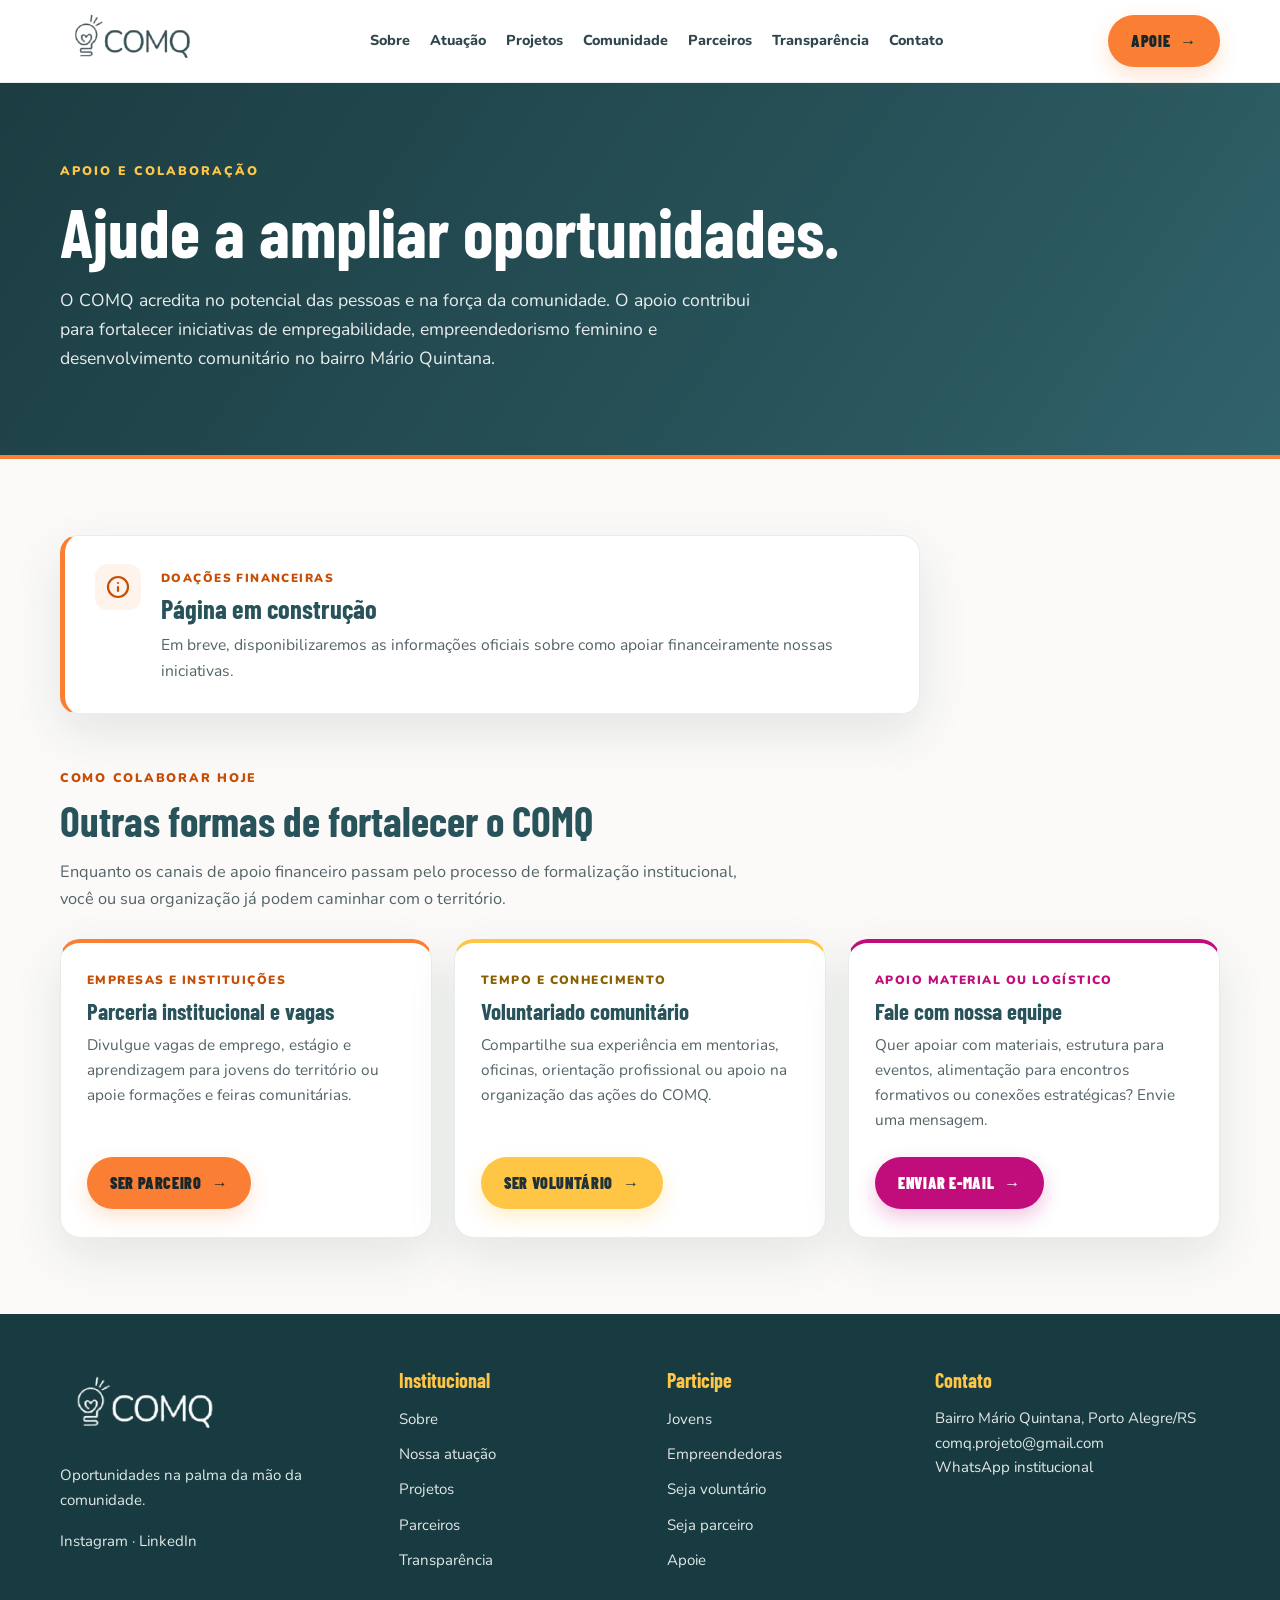
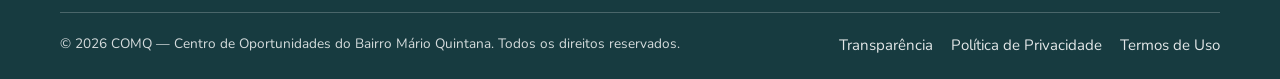
==== commit 39db39dc: "Update apoie.html" ====
--- a/apoie.html
+++ b/apoie.html
@@ -3,18 +3,18 @@
 <head>
 <meta charset="utf-8">
 <meta name="viewport" content="width=device-width, initial-scale=1">
-<title>COMQ — Centro de Oportunidades do Bairro Mário Quintana</title>
-<meta name="description" content="O COMQ conecta jovens e empreendedores do bairro Mário Quintana, em Porto Alegre/RS, a oportunidades de emprego, capacitação, geração de renda e desenvolvimento comunitário.">
+<title>Apoie | COMQ — Centro de Oportunidades do Bairro Mário Quintana</title>
+<meta name="description" content="Conheça a iniciativa do COMQ e saiba como apoiar ações de empregabilidade juvenil, empreendedorismo feminino e desenvolvimento comunitário no bairro Mário Quintana.">
 <meta name="robots" content="index, follow">
 <meta name="theme-color" content="#28535A">
-<link rel="canonical" href="https://comq.org.br/">
+<link rel="canonical" href="https://comq.org.br/apoie.html">
 
 <!-- Open Graph / Compartilhamento -->
 <meta property="og:type" content="website">
 <meta property="og:locale" content="pt_BR">
 <meta property="og:site_name" content="COMQ — Centro de Oportunidades do Bairro Mário Quintana">
-<meta property="og:title" content="COMQ — Centro de Oportunidades do Bairro Mário Quintana">
-<meta property="og:description" content="Conectamos jovens e empreendedores do bairro Mário Quintana a oportunidades de emprego, capacitação, geração de renda e desenvolvimento comunitário.">
+<meta property="og:title" content="Ajude a ampliar oportunidades | COMQ">
+<meta property="og:description" content="Apoie o fortalecimento de iniciativas de empregabilidade, empreendedorismo feminino e desenvolvimento comunitário no bairro Mário Quintana.">
 <meta property="og:image" content="./images/logo-comq.png">
 <meta name="twitter:card" content="summary_large_image">
 
@@ -22,184 +22,84 @@
 <link rel="preconnect" href="https://fonts.gstatic.com" crossorigin>
 <link href="https://fonts.googleapis.com/css2?family=Barlow+Condensed:wght@500;600;700&family=Nunito:wght@400;600;700;800;900&display=swap" rel="stylesheet">
 
-<!-- Dados Estruturados Schema.org -->
-<script type="application/ld+json">
-{
-  "@context": "https://schema.org",
-  "@type": "NGO",
-  "name": "COMQ — Centro de Oportunidades do Bairro Mário Quintana",
-  "alternateName": "COMQ",
-  "description": "Iniciativa comunitária que conecta jovens e empreendedores do bairro Mário Quintana a oportunidades de emprego, capacitação, geração de renda e desenvolvimento comunitário.",
-  "areaServed": {
-    "@type": "Place",
-    "name": "Bairro Mário Quintana, Porto Alegre, RS, Brasil"
-  },
-  "address": {
-    "@type": "PostalAddress",
-    "addressLocality": "Porto Alegre",
-    "addressRegion": "RS",
-    "addressCountry": "BR"
-  },
-  "email": "comq.projeto@gmail.com",
-  "sameAs": [
-    "https://www.instagram.com/comq.projeto/",
-    "https://www.linkedin.com/company/comq-projeto/"
-  ]
-}
-</script>
-
 <style>
 :root{--petrol:#28535A;--pink:#C00D7B;--orange:#FA7E34;--orange-text:#C84E06;--yellow:#FFC645;--ink:#203238;--muted:#526368;--paper:#fbfaf8;--white:#fff;--line:#e8eceb;--shadow:0 18px 50px rgba(24,54,59,.10)}
-*{box-sizing:border-box}html{scroll-behavior:smooth;scroll-padding-top:90px}body{margin:0;font-family:'Nunito',sans-serif;color:var(--ink);background:var(--paper);line-height:1.65}img{max-width:100%;display:block}a{color:inherit}button,a{-webkit-tap-highlight-color:transparent}a:focus-visible,button:focus-visible,input:focus-visible{outline:3px solid var(--orange);outline-offset:3px}.skip-link{position:absolute;left:-9999px;top:8px;background:#fff;color:var(--petrol);font-weight:800;border-radius:8px;box-shadow:var(--shadow);padding:12px 16px;z-index:999}.skip-link:focus{left:12px}.container{width:min(1160px,calc(100% - 40px));margin:auto}.header{position:sticky;top:0;z-index:100;background:rgba(255,255,255,.97);backdrop-filter:blur(12px);border-bottom:1px solid rgba(40,83,90,.10)}.header-inner{height:82px;display:flex;align-items:center;justify-content:space-between;gap:20px}.logo{width:145px;height:auto;max-height:60px;object-fit:contain;flex-shrink:0}.nav{display:flex;align-items:center;gap:20px;flex-wrap:wrap}.nav a{text-decoration:none;font-size:.9rem;font-weight:800;color:#2E464C;white-space:nowrap}.nav a:hover{color:var(--orange-text)}.btn{display:inline-flex;align-items:center;justify-content:center;gap:10px;padding:13px 23px;border-radius:999px;text-decoration:none;font-weight:900;font-family:'Barlow Condensed',sans-serif;letter-spacing:.04em;text-transform:uppercase;transition:.2s;border:0;cursor:pointer}.btn:hover{transform:translateY(-2px)}.btn-primary{background:var(--orange);color:#18272B;box-shadow:0 8px 20px rgba(250,126,52,.22)}.btn-light{background:#fff;color:var(--petrol)}.btn-yellow{background:var(--yellow);color:var(--ink);box-shadow:0 8px 20px rgba(255,198,69,.28)}.btn-pink{background:var(--pink);color:#fff;box-shadow:0 8px 20px rgba(192,13,123,.24)}.menu-toggle{display:none;background:none;border:0;color:var(--petrol);font-size:1.7rem;padding:8px;cursor:pointer}.hero{min-height:590px;display:flex;align-items:center;position:relative;isolation:isolate;color:#fff;background:var(--petrol);overflow:hidden}.hero:before{content:"";position:absolute;inset:0;background:linear-gradient(90deg,rgba(20,49,53,.92),rgba(20,49,53,.62) 58%,rgba(20,49,53,.28));z-index:-1}.hero-bg{position:absolute;inset:0;width:100%;height:100%;object-fit:cover;z-index:-2}.hero-content{max-width:720px;padding:90px 0}.eyebrow{font-size:.78rem;text-transform:uppercase;letter-spacing:.16em;font-weight:900;color:var(--yellow)}h1,h2,h3,.display{font-family:'Barlow Condensed',sans-serif;line-height:1.06;margin:0 0 18px}h1{font-size:clamp(3rem,7vw,5.5rem);max-width:750px}h1 span,.accent{color:var(--yellow)}h2{font-size:clamp(2.2rem,4vw,3.2rem);color:var(--petrol)}h3{font-size:1.55rem;color:var(--petrol)}p{margin:0 0 18px}.hero p{font-size:1.12rem;max-width:650px;color:rgba(255,255,255,.94)}.actions{display:flex;gap:12px;flex-wrap:wrap;margin-top:28px}.section{padding:88px 0}.section-intro{max-width:720px;margin-bottom:38px}.section-intro p{color:var(--muted);font-size:1.05rem}.kicker{color:var(--orange-text);font-size:.78rem;font-weight:900;text-transform:uppercase;letter-spacing:.14em;margin-bottom:12px}.grid-3{display:grid;grid-template-columns:repeat(3,1fr);gap:20px}
-
-/* Cartões Nossa Atuação com foto ao fundo e efeito vidro fosco */
-.card{position:relative;isolation:isolate;overflow:hidden;min-height:330px;display:flex;flex-direction:column;justify-content:flex-end;background:var(--petrol);border:1px solid rgba(40,83,90,.22);border-radius:20px;padding:22px;box-shadow:var(--shadow);transition:transform 300ms cubic-bezier(.22,1,.36,1),border-color 300ms cubic-bezier(.22,1,.36,1),box-shadow 300ms cubic-bezier(.22,1,.36,1)}
-.card-bg{position:absolute;inset:0;width:100%;height:100%;object-fit:cover;object-position:center;z-index:-2;transition:transform 500ms cubic-bezier(.22,1,.36,1)}
-.card:before{content:"";position:absolute;inset:0;background:linear-gradient(180deg,rgba(20,49,53,.18) 0%,rgba(20,49,53,.62) 100%);z-index:-1}
-.card-glass{background:rgba(24,54,59,.74);backdrop-filter:blur(12px);-webkit-backdrop-filter:blur(12px);border:1px solid rgba(255,255,255,.18);border-radius:14px;padding:22px 22px 24px;transition:background-color 300ms cubic-bezier(.22,1,.36,1),border-color 300ms cubic-bezier(.22,1,.36,1)}
-.card-number{font-family:'Barlow Condensed',sans-serif;color:var(--yellow);font-size:2.25rem;line-height:1;font-weight:700;margin-bottom:8px}
-.card:nth-child(2) .card-number{color:#ffaa73}
-.card:nth-child(3) .card-number{color:#ff9fd6}
-.card h3{color:#fff;margin-bottom:8px}
-.card p{color:rgba(255,255,255,.92);margin-bottom:0;font-size:.96rem;line-height:1.6}
-
-.about-grid{display:grid;grid-template-columns:1.05fr .95fr;gap:50px;align-items:start}.about-copy{font-size:1.1rem;color:var(--muted)}
-
-/* ODS na seção Quem Somos */
-.ods-block{margin-top:26px;padding-top:20px;border-top:1px solid var(--line)}
-.ods-label{font-size:.76rem;font-weight:900;text-transform:uppercase;letter-spacing:.12em;color:var(--muted);margin-bottom:14px}
-.ods-list{display:flex;flex-wrap:wrap;gap:14px}
-.ods-list img{width:88px;height:88px;border-radius:12px;object-fit:cover;box-shadow:0 6px 16px rgba(24,54,59,.10);transition:transform .2s ease}
-.ods-list img:hover{transform:translateY(-3px)}
-
-/* Cartões Missão, Visão e Valores */
-.pillars{display:grid;gap:14px}
-.pillar{padding:20px 22px;background:#fff;border:1px solid var(--line);border-left:4px solid var(--orange);border-radius:0 14px 14px 0;box-shadow:var(--shadow);transition:transform 300ms cubic-bezier(.22,1,.36,1),background-color 300ms cubic-bezier(.22,1,.36,1),border-color 300ms cubic-bezier(.22,1,.36,1),box-shadow 300ms cubic-bezier(.22,1,.36,1)}
-.pillar:nth-child(2){border-left-color:var(--yellow)}
-.pillar:nth-child(3){border-left-color:var(--pink)}
-.pillar h3{margin-bottom:6px;transition:color 300ms cubic-bezier(.22,1,.36,1)}
-.pillar p{margin:0;color:var(--muted);transition:color 300ms cubic-bezier(.22,1,.36,1)}
-
-/* Seção Fortalecendo Nossa Atuação (Marcos Institucionais) */
-.dark-section{background:var(--petrol);color:#fff}
-.dark-section .kicker{color:var(--yellow)}
-.dark-section h2{color:#fff}
-.dark-section .section-intro p{color:rgba(255,255,255,.88)}
-.milestones-grid{display:grid;grid-template-columns:repeat(3,minmax(0,1fr));gap:22px;align-items:stretch}
-.milestone-card{min-width:0;background:rgba(255,255,255,.07);border:1px solid rgba(255,255,255,.16);border-top:4px solid var(--yellow);border-radius:20px;padding:24px;display:flex;flex-direction:column;transition:transform 300ms cubic-bezier(.22,1,.36,1),background-color 300ms cubic-bezier(.22,1,.36,1),border-color 300ms cubic-bezier(.22,1,.36,1),box-shadow 300ms cubic-bezier(.22,1,.36,1)}
-.milestone-card:nth-child(2){border-top-color:var(--orange)}
-.milestone-card:nth-child(3){border-top-color:var(--pink)}
-.milestone-logo-box{height:112px;background:#fff;border-radius:14px;padding:16px 20px;display:flex;align-items:center;justify-content:center;margin-bottom:20px}
-.milestone-logo-box img{max-height:78px;max-width:100%;width:auto;height:auto;object-fit:contain}
-.milestone-category{font-size:.74rem;font-weight:900;text-transform:uppercase;letter-spacing:.14em;color:var(--yellow);margin-bottom:8px}
-.milestone-card:nth-child(2) .milestone-category{color:#ffc199}
-.milestone-card:nth-child(3) .milestone-category{color:#ff9fd6}
-.milestone-card h3{color:#fff;font-size:1.45rem;margin-bottom:10px}
-.milestone-card p{color:rgba(255,255,255,.90);font-size:.95rem;line-height:1.62;margin:0}
-
-.logos{display:grid;grid-template-columns:repeat(3,1fr);gap:22px;align-items:center}.logo-tile{height:130px;display:flex;align-items:center;justify-content:center;padding:20px;background:#fff;border:1px solid var(--line);border-radius:16px;overflow:hidden}.logo-tile img{max-height:82px;max-width:100%;object-fit:contain;filter:none;transition:transform .25s ease}.logo-tile:hover img,.logo-tile:focus-within img{transform:scale(1.05)}.split{display:grid;grid-template-columns:1fr 1fr;min-height:390px}.split-panel{padding:70px max(40px,calc((100vw - 1160px)/2));background:#fff}.split-panel.dark{background:var(--petrol);color:#fff;padding-left:50px;padding-right:max(40px,calc((100vw - 1160px)/2))}.split-panel.dark .kicker{color:var(--yellow)}.split-panel.dark h2{color:#fff}.split-panel.dark p{color:rgba(255,255,255,.88)}.benefits{padding:0;list-style:none;display:grid;gap:13px;margin:24px 0}.benefits li:before{content:"•";color:var(--orange);font-size:1.4rem;font-weight:900;margin-right:10px}
-
-/* Seção Resultados */
-.results-band{background:#fff;border-top:1px solid var(--line);border-bottom:1px solid var(--line);padding:72px 0}
-.results-band .section-intro{margin-bottom:30px}
-.results-grid{display:grid;grid-template-columns:repeat(4,minmax(0,1fr));gap:18px;align-items:stretch}
-.result-card{min-width:0;background:var(--paper);border:1px solid var(--line);border-top:4px solid var(--orange);border-radius:18px;padding:24px 20px;display:flex;flex-direction:column;justify-content:flex-start;box-shadow:0 8px 24px rgba(24,54,59,.05);transition:transform 300ms cubic-bezier(.22,1,.36,1),background-color 300ms cubic-bezier(.22,1,.36,1),border-color 300ms cubic-bezier(.22,1,.36,1),box-shadow 300ms cubic-bezier(.22,1,.36,1)}
-.result-card:nth-child(2){border-top-color:var(--pink)}
-.result-card:nth-child(3){border-top-color:var(--yellow)}
-.result-card:nth-child(4){border-top-color:var(--petrol)}
-.result-value{font-family:'Barlow Condensed',sans-serif;font-size:clamp(2.35rem,3.3vw,2.95rem);line-height:1;font-weight:700;letter-spacing:-.01em;color:var(--petrol);margin-bottom:10px;white-space:nowrap;font-variant-numeric:tabular-nums}
-.result-label{font-family:'Barlow Condensed',sans-serif;font-size:1.28rem;line-height:1.18;font-weight:700;color:var(--ink);margin:0 0 8px}
-.result-desc{color:var(--muted);font-size:.92rem;line-height:1.55;margin:0}
-.results-footnote{margin:16px 0 0;font-size:.84rem;line-height:1.5;color:var(--muted)}
-.results-cta{margin-top:24px;display:flex;justify-content:flex-start}
-.results-cta .btn{padding:12px 24px;font-size:.96rem}
-
-/* Microinterações de hover exclusivamente em dispositivos com ponteiro preciso e movimento ativo */
+*{box-sizing:border-box}html{scroll-behavior:smooth;scroll-padding-top:90px}body{margin:0;font-family:'Nunito',sans-serif;color:var(--ink);background:var(--paper);line-height:1.65}img{max-width:100%;display:block}a{color:inherit}button,a{-webkit-tap-highlight-color:transparent}a:focus-visible,button:focus-visible,input:focus-visible{outline:3px solid var(--orange);outline-offset:3px}.skip-link{position:absolute;left:-9999px;top:8px;background:#fff;color:var(--petrol);font-weight:800;border-radius:8px;box-shadow:var(--shadow);padding:12px 16px;z-index:999}.skip-link:focus{left:12px}.container{width:min(1160px,calc(100% - 40px));margin:auto}.header{position:sticky;top:0;z-index:100;background:rgba(255,255,255,.97);backdrop-filter:blur(12px);border-bottom:1px solid rgba(40,83,90,.10)}.header-inner{height:82px;display:flex;align-items:center;justify-content:space-between;gap:20px}.logo{width:145px;height:auto;max-height:60px;object-fit:contain;flex-shrink:0}.nav{display:flex;align-items:center;gap:20px;flex-wrap:wrap}.nav a{text-decoration:none;font-size:.9rem;font-weight:800;color:#2E464C;white-space:nowrap}.nav a:hover,.nav a[aria-current="page"]{color:var(--orange-text)}.btn{display:inline-flex;align-items:center;justify-content:center;gap:10px;padding:13px 23px;border-radius:999px;text-decoration:none;font-weight:900;font-family:'Barlow Condensed',sans-serif;letter-spacing:.04em;text-transform:uppercase;transition:.2s;border:0;cursor:pointer}.btn:hover{transform:translateY(-2px)}.btn-primary{background:var(--orange);color:#18272B;box-shadow:0 8px 20px rgba(250,126,52,.22)}.btn-light{background:#fff;color:var(--petrol)}.btn-yellow{background:var(--yellow);color:var(--ink);box-shadow:0 8px 20px rgba(255,198,69,.28)}.btn-pink{background:var(--pink);color:#fff;box-shadow:0 8px 20px rgba(192,13,123,.24)}.menu-toggle{display:none;background:none;border:0;color:var(--petrol);font-size:1.7rem;padding:8px;cursor:pointer}
+
+.eyebrow{font-size:.78rem;text-transform:uppercase;letter-spacing:.16em;font-weight:900;color:var(--yellow);margin-bottom:12px}
+h1,h2,h3,.display{font-family:'Barlow Condensed',sans-serif;line-height:1.08;margin:0 0 16px}
+h2{font-size:clamp(1.9rem,3.4vw,2.6rem);color:var(--petrol)}
+h3{font-size:1.42rem;color:var(--petrol)}
+p{margin:0 0 16px}
+.kicker{color:var(--orange-text);font-size:.78rem;font-weight:900;text-transform:uppercase;letter-spacing:.14em;margin-bottom:10px}
+.section{padding:76px 0}
+
+/* Cabeçalho da Página */
+.page-hero{background:linear-gradient(125deg,#1b3d42 0%,var(--petrol) 65%,#31636b 100%);color:#fff;padding:78px 0 82px;border-bottom:4px solid var(--orange)}
+.page-hero h1{font-size:clamp(2.6rem,5.5vw,4.3rem);max-width:780px;margin-bottom:18px}
+.page-hero p{max-width:700px;color:rgba(255,255,255,.90);font-size:1.1rem;margin-bottom:0}
+
+/* Aviso Institucional de Apoio Financeiro */
+.support-wrap{display:grid;gap:54px}
+.construction{background:#fff;border:1px solid var(--line);border-left:5px solid var(--orange);border-radius:18px;padding:28px 30px;max-width:860px;box-shadow:var(--shadow);display:grid;grid-template-columns:auto 1fr;gap:20px;align-items:start}
+.construction-icon{width:46px;height:46px;border-radius:12px;background:#fff4eb;color:var(--orange-text);display:flex;align-items:center;justify-content:center;flex-shrink:0}
+.construction-badge{display:inline-block;font-size:.74rem;font-weight:900;text-transform:uppercase;letter-spacing:.12em;color:var(--orange-text);margin-bottom:6px}
+.construction strong{display:block;font-family:'Barlow Condensed',sans-serif;font-size:1.65rem;line-height:1.15;color:var(--petrol);margin-bottom:8px}
+.construction p{color:var(--muted);font-size:.98rem;margin:0;line-height:1.65}
+
+/* Formas Ativas de Colaboração */
+.ways-header{max-width:700px;margin-bottom:26px}
+.ways-header p{color:var(--muted);font-size:1.02rem;margin:0}
+.ways-grid{display:grid;grid-template-columns:repeat(3,minmax(0,1fr));gap:22px;align-items:stretch}
+.way-card{background:#fff;border:1px solid var(--line);border-top:4px solid var(--orange);border-radius:20px;padding:28px 26px;box-shadow:var(--shadow);display:flex;flex-direction:column;transition:transform 300ms cubic-bezier(.22,1,.36,1),background-color 300ms cubic-bezier(.22,1,.36,1),border-color 300ms cubic-bezier(.22,1,.36,1),box-shadow 300ms cubic-bezier(.22,1,.36,1)}
+.way-card:nth-child(2){border-top-color:var(--yellow)}
+.way-card:nth-child(3){border-top-color:var(--pink)}
+.way-tag{font-size:.75rem;font-weight:900;text-transform:uppercase;letter-spacing:.12em;color:var(--orange-text);margin-bottom:8px}
+.way-card:nth-child(2) .way-tag{color:#8a6000}
+.way-card:nth-child(3) .way-tag{color:var(--pink)}
+.way-card h3{margin-bottom:10px}
+.way-card p{color:var(--muted);font-size:.96rem;line-height:1.62;margin-bottom:24px}
+.way-card .btn{margin-top:auto;align-self:flex-start}
+
 @media(hover:hover) and (pointer:fine) and (prefers-reduced-motion:no-preference){
-  .pillar:hover{
+  .way-card:hover{
     transform:translate(4px,-3px);
-    background-color:#fff7f2;
-    border-color:rgba(250,126,52,.45);
-    border-left-color:var(--orange);
-    box-shadow:0 22px 46px rgba(40,83,90,.16);
+    background-color:#fff9f5;
+    border-color:rgba(250,126,52,.40);
+    box-shadow:0 22px 46px rgba(40,83,90,.15);
   }
-  .pillar:nth-child(2):hover{
-    background-color:#fffbeb;
-    border-color:rgba(255,198,69,.70);
-    border-left-color:var(--yellow);
+  .way-card:nth-child(2):hover{
+    background-color:#fffcf2;
+    border-color:rgba(255,198,69,.65);
   }
-  .pillar:nth-child(3):hover{
-    background-color:#fdf2f8;
+  .way-card:nth-child(3):hover{
+    background-color:#fdf4f9;
     border-color:rgba(192,13,123,.35);
-    border-left-color:var(--pink);
   }
-  .pillar:hover h3{color:var(--petrol)}
-  .pillar:hover p{color:var(--ink)}
-
-  .card:hover{
-    transform:translate(4px,-3px);
-    border-color:rgba(255,198,69,.55);
-    box-shadow:0 22px 48px rgba(24,54,59,.24);
-  }
-  .card:hover .card-bg{transform:scale(1.05)}
-  .card:hover .card-glass{
-    background:rgba(24,54,59,.84);
-    border-color:rgba(255,255,255,.30);
-  }
-
-  .result-card:hover{
-    transform:translate(4px,-3px);
-    background-color:#fff;
-    border-color:rgba(40,83,90,.24);
-    box-shadow:0 18px 38px rgba(40,83,90,.14);
-  }
-  .result-card:nth-child(1):hover{border-top-color:var(--orange);background-color:#fff9f5}
-  .result-card:nth-child(2):hover{border-top-color:var(--pink);background-color:#fdf4f9}
-  .result-card:nth-child(3):hover{border-top-color:var(--yellow);background-color:#fffcf2}
-  .result-card:nth-child(4):hover{border-top-color:var(--petrol);background-color:#f3f8f8}
-
-  .milestone-card:hover{
-    transform:translate(4px,-3px);
-    background-color:rgba(255,255,255,.13);
-    border-color:rgba(255,198,69,.55);
-    box-shadow:0 20px 44px rgba(12,32,35,.32);
-  }
-  .milestone-card:nth-child(2):hover{border-color:rgba(250,126,52,.65)}
-  .milestone-card:nth-child(3):hover{border-color:rgba(192,13,123,.65)}
 }
 
-/* Seção Voluntariado */
-.volunteer-band{background:#f5eee8}
-.volunteer-inner{display:grid;grid-template-columns:1fr 1fr;align-items:center;gap:48px}
-.volunteer-image{width:100%;overflow:hidden;border-radius:14px;box-shadow:var(--shadow)}
-.volunteer-image img{display:block;width:100%;height:360px;object-fit:cover;object-position:center}
-.volunteer-content{max-width:560px}
-.volunteer-content h2{margin-bottom:18px}
-.volunteer-content p{line-height:1.7;margin-bottom:16px;color:var(--muted)}
-.volunteer-content p:last-of-type{margin-bottom:0;color:var(--ink);font-weight:700}
-.volunteer-content .btn{display:inline-flex;align-items:center;justify-content:center;margin-top:22px}
-
-/* Seção Comunidade com Imagem + Impacto */
-.community-grid{display:grid;grid-template-columns:1fr 1fr;gap:26px;align-items:stretch}
-.community-card{border-radius:22px;background:#fff;border:1px solid var(--line);box-shadow:var(--shadow);overflow:hidden;display:flex;flex-direction:column}
-.community-card:nth-child(1){border-top:5px solid var(--yellow)}
-.community-card:nth-child(2){border-top:5px solid var(--pink)}
-.community-media{position:relative;height:240px;overflow:hidden;background:#e8eceb}
-.community-media img{width:100%;height:100%;object-fit:cover;object-position:center;transition:transform .35s ease}
-.community-card:hover .community-media img{transform:scale(1.03)}
-.community-stat{position:absolute;left:20px;bottom:16px;display:inline-flex;align-items:baseline;gap:10px;padding:10px 16px;border-radius:14px;background:rgba(23,59,64,.95);color:#fff;backdrop-filter:blur(6px);box-shadow:0 8px 24px rgba(0,0,0,.22)}
-.community-stat strong{font-family:'Barlow Condensed',sans-serif;font-size:2.05rem;line-height:1;font-weight:700;color:var(--yellow)}
-.community-card:nth-child(2) .community-stat strong{color:#ff85cb}
-.community-stat span{font-size:.82rem;font-weight:800;letter-spacing:.03em;text-transform:uppercase;color:rgba(255,255,255,.96)}
-.community-body{padding:30px 34px 34px;display:flex;flex-direction:column;flex:1}
-.community-body p{color:var(--muted);margin-bottom:24px}
-.community-body .btn{margin-top:auto;align-self:flex-start}
-
-.newsletter{background:#f1f4f2}.newsletter-inner{display:flex;justify-content:space-between;align-items:center;gap:30px}.newsletter-inner>div{max-width:620px}.newsletter-note{font-size:.9rem;color:var(--muted)}.footer{background:#173b40;color:#fff;padding:56px 0 22px}.footer-grid{display:grid;grid-template-columns:1.3fr 1fr 1fr 1.2fr;gap:30px}.footer-logo{width:170px;max-height:75px;object-fit:contain;object-position:left;margin-bottom:18px;filter:brightness(0) invert(1)}.footer h3{font-size:1.25rem;color:var(--yellow);margin-bottom:14px}.footer p,.footer a,.footer address{color:rgba(255,255,255,.88);font-style:normal;font-size:.94rem}.footer ul{list-style:none;padding:0;margin:0;display:grid;gap:9px}.footer a{text-decoration:none}.footer a:hover{text-decoration:underline;color:#fff}.footer-bottom{display:flex;justify-content:space-between;gap:20px;border-top:1px solid rgba(255,255,255,.22);margin-top:38px;padding-top:20px;font-size:.85rem;color:rgba(255,255,255,.82)}.footer-bottom-links{display:flex;gap:18px;flex-wrap:wrap}
-@media(max-width:1020px){.nav{gap:14px}.nav a{font-size:.85rem}.results-grid{grid-template-columns:repeat(2,minmax(0,1fr))}}
-@media(max-width:900px){.nav{gap:12px}.footer-grid{grid-template-columns:1fr 1fr}.about-grid,.volunteer-inner,.milestones-grid{grid-template-columns:1fr}.volunteer-content{max-width:100%}.split-panel,.split-panel.dark{padding:55px 30px}}
-@media(max-width:780px){.container{width:min(100% - 32px,1160px)}.header-inner{height:72px}.logo{width:125px}.menu-toggle{display:block}.nav{display:none;position:absolute;top:72px;left:0;right:0;background:#fff;padding:18px 24px 24px;box-shadow:var(--shadow);flex-direction:column;align-items:stretch;gap:6px}.nav.open{display:flex}.nav a{padding:8px 0;font-size:1rem}.header .btn{padding:10px 14px;font-size:.85rem}.hero{min-height:590px}.hero-content{padding:75px 0}.section{padding:65px 0}.results-band{padding:54px 0}.ods-list{gap:10px}.ods-list img{width:72px;height:72px}.grid-3,.community-grid,.logos{grid-template-columns:1fr}.card{min-height:290px}.milestone-card{padding:22px}.milestone-logo-box{height:100px}.results-grid{grid-template-columns:repeat(2,minmax(0,1fr));gap:12px}.result-card{padding:20px 16px}.result-value{font-size:2.15rem}.result-label{font-size:1.15rem}.result-desc{font-size:.88rem}.split{grid-template-columns:1fr}.split-panel,.split-panel.dark{padding:48px 24px}.volunteer-inner{gap:24px}.volunteer-image img{height:250px}.community-media{height:210px}.community-body{padding:24px}.community-body .btn{width:100%}.newsletter-inner{align-items:flex-start;flex-direction:column}.footer-grid{grid-template-columns:1fr}.footer-bottom{flex-direction:column}.actions .btn,.volunteer-content .btn,.results-cta .btn{width:100%}}
-@media(max-width:400px){.results-grid{grid-template-columns:minmax(0,1fr)}}
+/* Rodapé padrão COMQ */
+.footer{background:#173b40;color:#fff;padding:56px 0 22px}.footer-grid{display:grid;grid-template-columns:1.3fr 1fr 1fr 1.2fr;gap:30px}.footer-logo{width:170px;max-height:75px;object-fit:contain;object-position:left;margin-bottom:18px;filter:brightness(0) invert(1)}.footer h3{font-size:1.25rem;color:var(--yellow);margin-bottom:14px}.footer p,.footer a,.footer address{color:rgba(255,255,255,.88);font-style:normal;font-size:.94rem}.footer ul{list-style:none;padding:0;margin:0;display:grid;gap:9px}.footer a{text-decoration:none}.footer a:hover{text-decoration:underline;color:#fff}.footer-bottom{display:flex;justify-content:space-between;gap:20px;border-top:1px solid rgba(255,255,255,.22);margin-top:38px;padding-top:20px;font-size:.85rem;color:rgba(255,255,255,.82)}.footer-bottom-links{display:flex;gap:18px;flex-wrap:wrap}
+
+@media(max-width:1020px){.nav{gap:14px}.nav a{font-size:.85rem}}
+@media(max-width:900px){.nav{gap:12px}.footer-grid{grid-template-columns:1fr 1fr}.ways-grid{grid-template-columns:1fr}}
+@media(max-width:780px){
+  .container{width:min(100% - 32px,1160px)}
+  .header-inner{height:72px}
+  .logo{width:125px}
+  .menu-toggle{display:block}
+  .nav{display:none;position:absolute;top:72px;left:0;right:0;background:#fff;padding:18px 24px 24px;box-shadow:var(--shadow);flex-direction:column;align-items:stretch;gap:6px}
+  .nav.open{display:flex}
+  .nav a{padding:8px 0;font-size:1rem}
+  .header .btn{padding:10px 14px;font-size:.85rem}
+  .page-hero{padding:62px 0 66px}
+  .section{padding:56px 0}
+  .construction{grid-template-columns:1fr;padding:22px 20px;gap:14px}
+  .way-card{padding:24px 20px}
+  .way-card .btn{width:100%}
+  .footer-grid{grid-template-columns:1fr}
+  .footer-bottom{flex-direction:column}
+}
 @media(prefers-reduced-motion:reduce){html{scroll-behavior:auto}*,*:before,*:after{transition:none!important;animation:none!important}}
 </style>
 </head>
@@ -221,310 +121,70 @@
       <a href="transparencia.html">Transparência</a>
       <a href="index.html#contato">Contato</a>
     </nav>
-    <a class="btn btn-primary" href="apoie.html">Apoie <span aria-hidden="true">→</span></a>
+    <a class="btn btn-primary" href="apoie.html" aria-current="page">Apoie <span aria-hidden="true">→</span></a>
   </div>
 </header>
 
 <main id="conteudo">
-  <section class="hero" aria-labelledby="hero-titulo">
-    <img class="hero-bg" src="./images/Capa_alternativa_1%20(1).jpeg" alt="" aria-hidden="true" fetchpriority="high">
+  <section class="page-hero" aria-labelledby="apoie-titulo">
     <div class="container">
-      <div class="hero-content">
-        <div class="eyebrow">Centro de Oportunidades do Bairro Mário Quintana</div>
-        <h1 id="hero-titulo">Transformando vidas <span>através de oportunidades.</span></h1>
-        <p>O COMQ — Centro de Oportunidades do Bairro Mário Quintana conecta jovens e empreendedores a oportunidades de emprego, capacitação, geração de renda e desenvolvimento comunitário. Acreditamos na potência do território e nas oportunidades que podem transformar trajetórias.</p>
-        <div class="actions">
-          <a class="btn btn-primary" href="#atuacao">Conheça nossa atuação <span aria-hidden="true">→</span></a>
-          <a class="btn btn-light" href="#parceria">Seja um parceiro <span aria-hidden="true">→</span></a>
-        </div>
-      </div>
+      <div class="eyebrow">Apoio e colaboração</div>
+      <h1 id="apoie-titulo">Ajude a ampliar oportunidades.</h1>
+      <p>O COMQ acredita no potencial das pessoas e na força da comunidade. O apoio contribui para fortalecer iniciativas de empregabilidade, empreendedorismo feminino e desenvolvimento comunitário no bairro Mário Quintana.</p>
     </div>
   </section>
 
-  <section class="section" id="sobre" aria-labelledby="sobre-titulo">
-    <div class="container about-grid">
-      <div>
-        <div class="kicker">Quem somos</div>
-        <h2 id="sobre-titulo">Oportunidades na palma da mão da comunidade.</h2>
-        <p class="about-copy">O COMQ — Centro de Oportunidades do Bairro Mário Quintana é uma iniciativa comunitária que conecta pessoas, organizações e oportunidades, promovendo o desenvolvimento da juventude, o empreendedorismo feminino e o fortalecimento comunitário.</p>
-        <div class="ods-block">
-          <div class="ods-label">Compromisso com os ODS da ONU</div>
-          <div class="ods-list">
-            <img src="https://www.un.org/sites/un2.un.org/files/sdg-icon-pt-04-2-01.png" alt="ODS 4 — Educação de Qualidade" title="ODS 4 — Educação de Qualidade" width="88" height="88" loading="lazy" referrerpolicy="no-referrer">
-            <img src="https://www.atlasodsamazonas.ufam.edu.br/images/SDG-icon-PT-05.jpg" alt="ODS 5 — Igualdade de Gênero" title="ODS 5 — Igualdade de Gênero" width="88" height="88" loading="lazy" referrerpolicy="no-referrer">
-            <img src="https://cbae.ufrj.br/wp-content/uploads/2025/02/SDG-8-e1740418351744.jpg" alt="ODS 8 — Trabalho Decente e Crescimento Econômico" title="ODS 8 — Trabalho Decente e Crescimento Econômico" width="88" height="88" loading="lazy" referrerpolicy="no-referrer">
-            <img src="https://encrypted-tbn0.gstatic.com/images?q=tbn:ANd9GcRK-_YLMc9kQvUCHC38yHEwBAt3cOos_kxHoShfwtVSvcGz8hfpQiwtli6a&s=10" alt="ODS 11 — Cidades e Comunidades Sustentáveis" title="ODS 11 — Cidades e Comunidades Sustentáveis" width="88" height="88" loading="lazy" referrerpolicy="no-referrer">
-          </div>
-        </div>
-      </div>
-      <div class="pillars">
-        <article class="pillar">
-          <h3>Missão</h3>
-          <p>Conectar jovens e empreendedores do bairro Mário Quintana a oportunidades de desenvolvimento pessoal e profissional, promovendo transformação social por meio da educação e do trabalho.</p>
-        </article>
-        <article class="pillar">
-          <h3>Visão</h3>
-          <p>Ser reconhecido como uma referência em geração de oportunidades, contribuindo para a redução das desigualdades sociais e o desenvolvimento do território.</p>
-        </article>
-        <article class="pillar">
-          <h3>Valores</h3>
-          <p>Compromisso com a comunidade, protagonismo, inclusão e diversidade, inovação, colaboração e desenvolvimento territorial.</p>
-        </article>
-      </div>
-    </div>
-  </section>
-
-  <section class="section" id="atuacao" style="background:#f1f4f2" aria-labelledby="atuacao-titulo">
-    <div class="container">
-      <div class="section-intro">
-        <div class="kicker">Nossa atuação</div>
-        <h2 id="atuacao-titulo">Como transformamos oportunidades em desenvolvimento</h2>
-        <p>Trabalhamos em três frentes conectadas às necessidades e às potências do território.</p>
-      </div>
-      <div class="grid-3">
-        <article class="card">
-          <img class="card-bg" src="./images/01-jovem.jpg" alt="" aria-hidden="true" loading="lazy">
-          <div class="card-glass">
-            <div class="card-number" aria-hidden="true">01</div>
-            <h3>Juventude e Empregabilidade</h3>
-            <p>Conectamos jovens a oportunidades de emprego, aprendizagem, capacitação e desenvolvimento profissional, aproximando a comunidade do mercado de trabalho.</p>
-          </div>
-        </article>
-        <article class="card">
-          <img class="card-bg" src="./images/02-empreendedoras.jpg" alt="" aria-hidden="true" loading="lazy">
-          <div class="card-glass">
-            <div class="card-number" aria-hidden="true">02</div>
-            <h3>Empreendedorismo Feminino e Geração de Renda</h3>
-            <p>Fortalecemos mulheres empreendedoras por meio de conexões, capacitações, oportunidades de comercialização e desenvolvimento de negócios.</p>
-          </div>
-        </article>
-        <article class="card">
-          <img class="card-bg" src="./images/03-desenvolvimento.jpg" alt="" aria-hidden="true" loading="lazy">
-          <div class="card-glass">
-            <div class="card-number" aria-hidden="true">03</div>
-            <h3>Desenvolvimento Comunitário e Participação Cidadã</h3>
-            <p>Promovemos mobilização, articulação territorial, participação cidadã e fortalecimento das conexões comunitárias.</p>
-          </div>
-        </article>
-      </div>
-    </div>
-  </section>
-
-  <section class="section results-band" id="resultados" aria-labelledby="resultados-titulo">
-    <div class="container">
-      <div class="section-intro">
-        <div class="kicker">Impacto no território</div>
-        <h2 id="resultados-titulo">Oportunidades que geram resultados.</h2>
-        <p>Desde 2024, conectamos pessoas, conhecimentos e oportunidades para fortalecer o desenvolvimento do território.</p>
-      </div>
-
-      <div class="results-grid">
-        <article class="result-card">
-          <div class="result-value" data-target="80" data-prefix="+" data-suffix="">+80</div>
-          <h3 class="result-label">Jovens empregados</h3>
-          <p class="result-desc">Conectados ao mercado de trabalho desde 2024.</p>
-        </article>
-
-        <article class="result-card">
-          <div class="result-value" data-target="20" data-prefix="R$ " data-suffix=" mil+">R$ 20 mil+</div>
-          <h3 class="result-label">Movimentados em feiras</h3>
-          <p class="result-desc">No projeto Empreende MQ, entre dezembro de 2025 e dezembro de 2026.</p>
-        </article>
-
-        <article class="result-card">
-          <div class="result-value" data-target="36" data-prefix="" data-suffix="h">36h</div>
-          <h3 class="result-label">De formação</h3>
-          <p class="result-desc">Encontros, cafés, cursos e atividades formativas.</p>
-        </article>
-
-        <article class="result-card">
-          <div class="result-value" data-target="500" data-prefix="~" data-suffix="">~500</div>
-          <h3 class="result-label">Atendimentos em empregabilidade</h3>
-          <p class="result-desc">Orientação profissional e acompanhamento de jovens.</p>
-        </article>
-      </div>
-
-      <p class="results-footnote">Os atendimentos contabilizam retornos e acompanhamentos, não correspondendo necessariamente a pessoas distintas.</p>
-
-      <div class="results-cta">
-        <a class="btn btn-primary" href="projetos.html">Saiba mais sobre nossos projetos <span aria-hidden="true">→</span></a>
-      </div>
-    </div>
-  </section>
-
-  <section class="section dark-section" id="trajetoria" aria-labelledby="trajetoria-titulo">
-    <div class="container">
-      <div class="section-intro">
-        <div class="kicker">Fortalecendo nossa atuação</div>
-        <h2 id="trajetoria-titulo">Trajetória institucional, reconhecimento e participação.</h2>
-        <p>Caminhos que ampliam nossa capacidade de gestão, dão visibilidade ao trabalho no território e fortalecem a incidência comunitária do COMQ.</p>
-      </div>
-
-      <div class="milestones-grid">
-        <article class="milestone-card">
-          <div class="milestone-logo-box">
-            <img
-              src="https://institutocoria.org.br/wp-content/uploads/2024/05/12-768x260.png"
-              alt="Logotipo do programa Amplitude Perifa"
-              loading="lazy"
-              referrerpolicy="no-referrer"
-            >
-          </div>
-          <div class="milestone-category">Programa de Aceleração</div>
-          <h3>Amplitude Perifa 2026</h3>
-          <p>Participação no programa de aceleração Amplitude Perifa 2026, do Instituto Helda Gerdau, realizado pelo Grupo Semente Negócios, fortalecendo a gestão, a sustentabilidade e o desenvolvimento institucional do COMQ.</p>
-        </article>
-
-        <article class="milestone-card">
-          <div class="milestone-logo-box">
-            <img
-              src="https://janelapublicitaria.nyc3.cdn.digitaloceanspaces.com/2026/03/aexpofavela.jpg"
-              alt="Logotipo da Expo Favela Innovation RS"
-              loading="lazy"
-              referrerpolicy="no-referrer"
-            >
-          </div>
-          <div class="milestone-category">Competição Estadual - Pré-finalistas</div>
-          <h3>Expo Favela Innovation RS</h3>
-          <p>Pré-finalista na segunda e terceira edições da Expo Favela Innovation RS, uma feira de negócios, inovação e empreendedorismo voltada a empreendedores e startups de favelas e periferias do Brasil, conectando o COMQ a oportunidades e redes estratégicas.</p>
-        </article>
-
-        <article class="milestone-card">
-          <div class="milestone-logo-box">
-            <img
-              src="https://encrypted-tbn0.gstatic.com/images?q=tbn:ANd9GcS2C8eI3LXPSmbGQB3tYphvhn43p3ePENqGNNCPsvVaZu75M9W6U4o2z1U&s=10"
-              alt="Identidade visual do Orçamento Participativo de Porto Alegre"
-              loading="lazy"
-              referrerpolicy="no-referrer"
-            >
-          </div>
-          <div class="milestone-category">Participação cidadã</div>
-          <h3>Orçamento Participativo de Porto Alegre</h3>
-          <p>Entidade participante do Orçamento Participativo de Porto Alegre, na Região Nordeste, com atuação na temática Desenvolvimento Econômico, Tributação, Turismo e Trabalho (DETTT), vinculada ao território do bairro Mário Quintana.</p>
-        </article>
-      </div>
-    </div>
-  </section>
-
-  <section class="section" id="parceiros" aria-labelledby="parceiros-titulo">
-    <div class="container">
-      <div class="section-intro">
-        <div class="kicker">Conexões que fortalecem</div>
-        <h2 id="parceiros-titulo">Quem caminha com o COMQ</h2>
-        <p>Iniciativas, empresas e organizações que acreditam no potencial das pessoas e na força das oportunidades.</p>
-      </div>
-      <div class="logos">
-        <div class="logo-tile"><img src="./images/brunetto.png" alt="Brunetto" loading="lazy"></div>
-        <div class="logo-tile"><img src="./images/fijo.png" alt="Fundação Fijo" loading="lazy"></div>
-        <div class="logo-tile"><img src="https://thumb.wikimedia.org/wikipedia/commons/thumb/d/d9/Sebrae.svg/3840px-Sebrae.svg.png?utm_source=pt.wikipedia.org&utm_campaign=index&utm_content=thumbnail" alt="Sebrae" loading="lazy" referrerpolicy="no-referrer"></div>
-      </div>
-    </div>
-  </section>
-
-  <section class="split" id="parceria" aria-labelledby="parceria-titulo">
-    <div class="split-panel">
-      <div class="kicker">Conexões institucionais</div>
-      <h2 id="parceria-titulo">Seja um parceiro</h2>
-      <p>Sua organização pode fazer parte da construção de novas oportunidades no território. Ao estabelecer uma parceria com o COMQ, sua empresa contribui para o desenvolvimento comunitário e fortalece conexões entre pessoas, organizações e oportunidades.</p>
-      <ul class="benefits">
-        <li>Ofereça vagas de emprego, estágio e aprendizagem.</li>
-        <li>Apoie projetos, eventos e formações.</li>
-        <li>Disponibilize profissionais para mentorias e palestras.</li>
-      </ul>
-      <a class="btn btn-primary" href="https://wa.me/5551984386201?text=Ol%C3%A1%2C%20quero%20conversar%20sobre%20uma%20parceria%20com%20o%20COMQ." target="_blank" rel="noopener noreferrer" aria-label="Quero ser parceiro (abre o WhatsApp em nova aba)">Quero ser parceiro <span aria-hidden="true">→</span></a>
-    </div>
-    <div class="split-panel dark">
-      <div class="kicker">Por que caminhar com o COMQ?</div>
-      <h2>Parcerias com propósito e conexão territorial.</h2>
-      <ul class="benefits">
-        <li>Impacto social direto na comunidade.</li>
-        <li>Conexão com talentos locais.</li>
-        <li>Fortalecimento da responsabilidade social empresarial.</li>
-        <li>Participação em iniciativas comunitárias.</li>
-        <li>Construção de relações de longo prazo.</li>
-      </ul>
-    </div>
-  </section>
-
-  <section class="section volunteer-band" id="voluntario" aria-labelledby="voluntario-titulo">
-    <div class="container volunteer-inner">
-      <div class="volunteer-image">
-        <img
-          src="./images/Copy%20of%20IMG_0369.JPG"
-          alt="Pessoa voluntária contribuindo com as iniciativas do COMQ"
-          loading="lazy"
-        >
-      </div>
-      <div class="volunteer-content">
-        <div class="kicker">Faça parte</div>
-        <h2 id="voluntario-titulo">Conhecimento, tempo e colaboração também transformam.</h2>
-        <p>
-          O desenvolvimento de uma comunidade acontece por meio de pessoas
-          que compartilham conhecimentos, experiências e tempo.
-          No COMQ, cada contribuição ajuda a ampliar oportunidades,
-          fortalecer iniciativas e construir novas possibilidades
-          para o território.
-        </p>
-        <p>Seja voluntário e faça parte dessa transformação.</p>
-        <a
-          class="btn btn-yellow"
-          href="https://forms.gle/sgCAbVU9Biwkn1iL6"
-          target="_blank"
-          rel="noopener noreferrer"
-          aria-label="Quero ser voluntário (abre formulário em nova aba)"
-        >
-          Quero ser voluntário <span aria-hidden="true">→</span>
-        </a>
-      </div>
-    </div>
-  </section>
-
-  <section class="section" id="comunidade" aria-labelledby="comunidade-titulo">
-    <div class="container">
-      <div class="section-intro">
-        <div class="kicker">Participe</div>
-        <h2 id="comunidade-titulo">Entre na nossa comunidade</h2>
-        <p>Oportunidades na palma da mão da comunidade. Encontre a iniciativa que combina com seu momento.</p>
-      </div>
-      <div class="community-grid">
-        <article class="community-card" id="jovens">
-          <div class="community-media">
-            <img src="./images/jovem.jpg" alt="Jovens participantes das iniciativas de empregabilidade do COMQ" loading="lazy">
-            <div class="community-stat"><strong>+80</strong><span>jovens já empregados</span></div>
-          </div>
-          <div class="community-body">
-            <div class="kicker">Juventude e empregabilidade</div>
-            <h3>Você está em busca de oportunidades?</h3>
-            <p>Se você tem entre 15 e 23 anos e busca oportunidades de emprego, aprendizagem, capacitação e desenvolvimento profissional, faça parte da rede de oportunidades do COMQ.</p>
-            <a class="btn btn-yellow" href="https://forms.gle/3yYAbhbSC7A5Jrt87" target="_blank" rel="noopener noreferrer" aria-label="Quero participar da rede de jovens (abre formulário em nova aba)">Quero participar <span aria-hidden="true">→</span></a>
-          </div>
-        </article>
-
-        <article class="community-card" id="empreendedoras">
-          <div class="community-media">
-            <img src="./images/empreendedoras.jpg" alt="Empreendedoras participantes da rede do COMQ" loading="lazy">
-            <div class="community-stat"><strong>+100</strong><span>empreendedoras matriculadas</span></div>
-          </div>
-          <div class="community-body">
-            <div class="kicker">Empreendedorismo feminino</div>
-            <h3>Quer fortalecer seu negócio?</h3>
-            <p>Se você é empreendedora e quer ampliar sua rede de contatos, participar de formações e encontrar novas oportunidades de geração de renda, venha fazer parte.</p>
-            <a class="btn btn-pink" href="https://forms.gle/QFTQjJxdGRAjZw1p8" target="_blank" rel="noopener noreferrer" aria-label="Quero participar da rede de empreendedoras (abre formulário em nova aba)">Quero participar <span aria-hidden="true">→</span></a>
-          </div>
-        </article>
-      </div>
-    </div>
-  </section>
-
-  <section class="section newsletter" aria-labelledby="newsletter-titulo">
-    <div class="container newsletter-inner">
-      <div>
-        <div class="kicker">Novidades do COMQ</div>
-        <h2 id="newsletter-titulo">Fique por dentro das oportunidades.</h2>
-        <p>Receba informações sobre projetos, eventos, oportunidades, ações comunitárias e novidades do COMQ.</p>
-        <p class="newsletter-note">A inscrição por e-mail será ativada após a configuração de uma plataforma de envio e armazenamento de contatos. Não informe seus dados até essa integração estar disponível.</p>
-      </div>
-      <a class="btn btn-primary" href="mailto:comq.projeto@gmail.com?subject=Quero%20receber%20novidades%20do%20COMQ">Tenho interesse <span aria-hidden="true">→</span></a>
+  <section class="section" aria-label="Informações de apoio ao COMQ">
+    <div class="container support-wrap">
+
+      <!-- Aviso Institucional -->
+      <aside class="construction" aria-labelledby="aviso-apoio-titulo">
+        <div class="construction-icon" aria-hidden="true">
+          <svg width="24" height="24" viewBox="0 0 24 24" fill="none" stroke="currentColor" stroke-width="2.2" stroke-linecap="round" stroke-linejoin="round">
+            <circle cx="12" cy="12" r="10"></circle>
+            <line x1="12" y1="16" x2="12" y2="12"></line>
+            <line x1="12" y1="8" x2="12.01" y2="8"></line>
+          </svg>
+        </div>
+        <div>
+          <span class="construction-badge">Doações financeiras</span>
+          <strong id="aviso-apoio-titulo">Página em construção</strong>
+          <p>Em breve, disponibilizaremos as informações oficiais sobre como apoiar financeiramente nossas iniciativas.</p>
+        </div>
+      </aside>
+
+      <!-- Formas já ativas de colaborar com o COMQ -->
+      <section aria-labelledby="formas-apoio-titulo">
+        <div class="ways-header">
+          <div class="kicker">Como colaborar hoje</div>
+          <h2 id="formas-apoio-titulo">Outras formas de fortalecer o COMQ</h2>
+          <p>Enquanto os canais de apoio financeiro passam pelo processo de formalização institucional, você ou sua organização já podem caminhar com o território.</p>
+        </div>
+
+        <div class="ways-grid">
+          <article class="way-card">
+            <div class="way-tag">Empresas e instituições</div>
+            <h3>Parceria institucional e vagas</h3>
+            <p>Divulgue vagas de emprego, estágio e aprendizagem para jovens do território ou apoie formações e feiras comunitárias.</p>
+            <a class="btn btn-primary" href="https://wa.me/5551984386201?text=Ol%C3%A1%2C%20quero%20conversar%20sobre%20como%20apoiar%20ou%20ser%20parceiro%20do%20COMQ." target="_blank" rel="noopener noreferrer" aria-label="Conversar sobre parceria institucional (abre o WhatsApp em nova aba)">Ser parceiro <span aria-hidden="true">→</span></a>
+          </article>
+
+          <article class="way-card">
+            <div class="way-tag">Tempo e conhecimento</div>
+            <h3>Voluntariado comunitário</h3>
+            <p>Compartilhe sua experiência em mentorias, oficinas, orientação profissional ou apoio na organização das ações do COMQ.</p>
+            <a class="btn btn-yellow" href="https://forms.gle/sgCAbVU9Biwkn1iL6" target="_blank" rel="noopener noreferrer" aria-label="Inscrever-se como voluntário (abre formulário em nova aba)">Ser voluntário <span aria-hidden="true">→</span></a>
+          </article>
+
+          <article class="way-card">
+            <div class="way-tag">Apoio material ou logístico</div>
+            <h3>Fale com nossa equipe</h3>
+            <p>Quer apoiar com materiais, estrutura para eventos, alimentação para encontros formativos ou conexões estratégicas? Envie uma mensagem.</p>
+            <a class="btn btn-pink" href="mailto:comq.projeto@gmail.com?subject=Apoio%20institucional%20ao%20COMQ">Enviar e-mail <span aria-hidden="true">→</span></a>
+          </article>
+        </div>
+      </section>
+
     </div>
   </section>
 </main>
@@ -558,7 +218,7 @@
           <li><a href="https://forms.gle/QFTQjJxdGRAjZw1p8" target="_blank" rel="noopener noreferrer">Empreendedoras</a></li>
           <li><a href="index.html#voluntario">Seja voluntário</a></li>
           <li><a href="index.html#parceria">Seja parceiro</a></li>
-          <li><a href="apoie.html">Apoie</a></li>
+          <li><a href="apoie.html" aria-current="page">Apoie</a></li>
         </ul>
       </div>
       <div>
@@ -585,65 +245,6 @@
 const menuButton=document.querySelector('.menu-toggle');
 const nav=document.querySelector('.nav');
 if(menuButton&&nav){menuButton.addEventListener('click',()=>{const open=nav.classList.toggle('open');menuButton.setAttribute('aria-expanded',String(open));menuButton.setAttribute('aria-label',open?'Fechar menu de navegação':'Abrir menu de navegação');menuButton.textContent=open?'×':'☰';});nav.querySelectorAll('a').forEach(link=>link.addEventListener('click',()=>{nav.classList.remove('open');menuButton.setAttribute('aria-expanded','false');menuButton.setAttribute('aria-label','Abrir menu de navegação');menuButton.textContent='☰';}));}
-
-(function(){
-  const section=document.getElementById('resultados');
-  if(!section)return;
-  const counters=section.querySelectorAll('.result-value[data-target]');
-  if(!counters.length)return;
-  const prefersReduced=window.matchMedia('(prefers-reduced-motion: reduce)').matches;
-  if(prefersReduced||!('IntersectionObserver' in window))return;
-
-  let animated=false;
-  const formatNumber=(n)=>n.toLocaleString('pt-BR');
-
-  const runCounters=()=>{
-    if(animated)return;
-    animated=true;
-    const duration=2700;
-    const stagger=120;
-    const start=performance.now();
-
-    const step=(now)=>{
-      let allDone=true;
-
-      counters.forEach((el,index)=>{
-        const elapsed=Math.max(0,now-(start+index*stagger));
-        const progress=Math.min(elapsed/duration,1);
-        if(progress<1)allDone=false;
-
-        const eased=1-Math.pow(1-progress,4);
-        const target=Number(el.dataset.target)||0;
-        const prefix=el.dataset.prefix||'';
-        const suffix=el.dataset.suffix||'';
-        const current=Math.round(target*eased);
-        el.textContent=prefix+formatNumber(current)+suffix;
-      });
-
-      if(!allDone){
-        requestAnimationFrame(step);
-      }else{
-        counters.forEach((el)=>{
-          const target=Number(el.dataset.target)||0;
-          const prefix=el.dataset.prefix||'';
-          const suffix=el.dataset.suffix||'';
-          el.textContent=prefix+formatNumber(target)+suffix;
-        });
-      }
-    };
-
-    requestAnimationFrame(step);
-  };
-
-  const observer=new IntersectionObserver((entries)=>{
-    if(entries.some((entry)=>entry.isIntersecting)){
-      observer.disconnect();
-      runCounters();
-    }
-  },{threshold:0.3});
-
-  observer.observe(section);
-})();
 </script>
 </body>
 </html>
